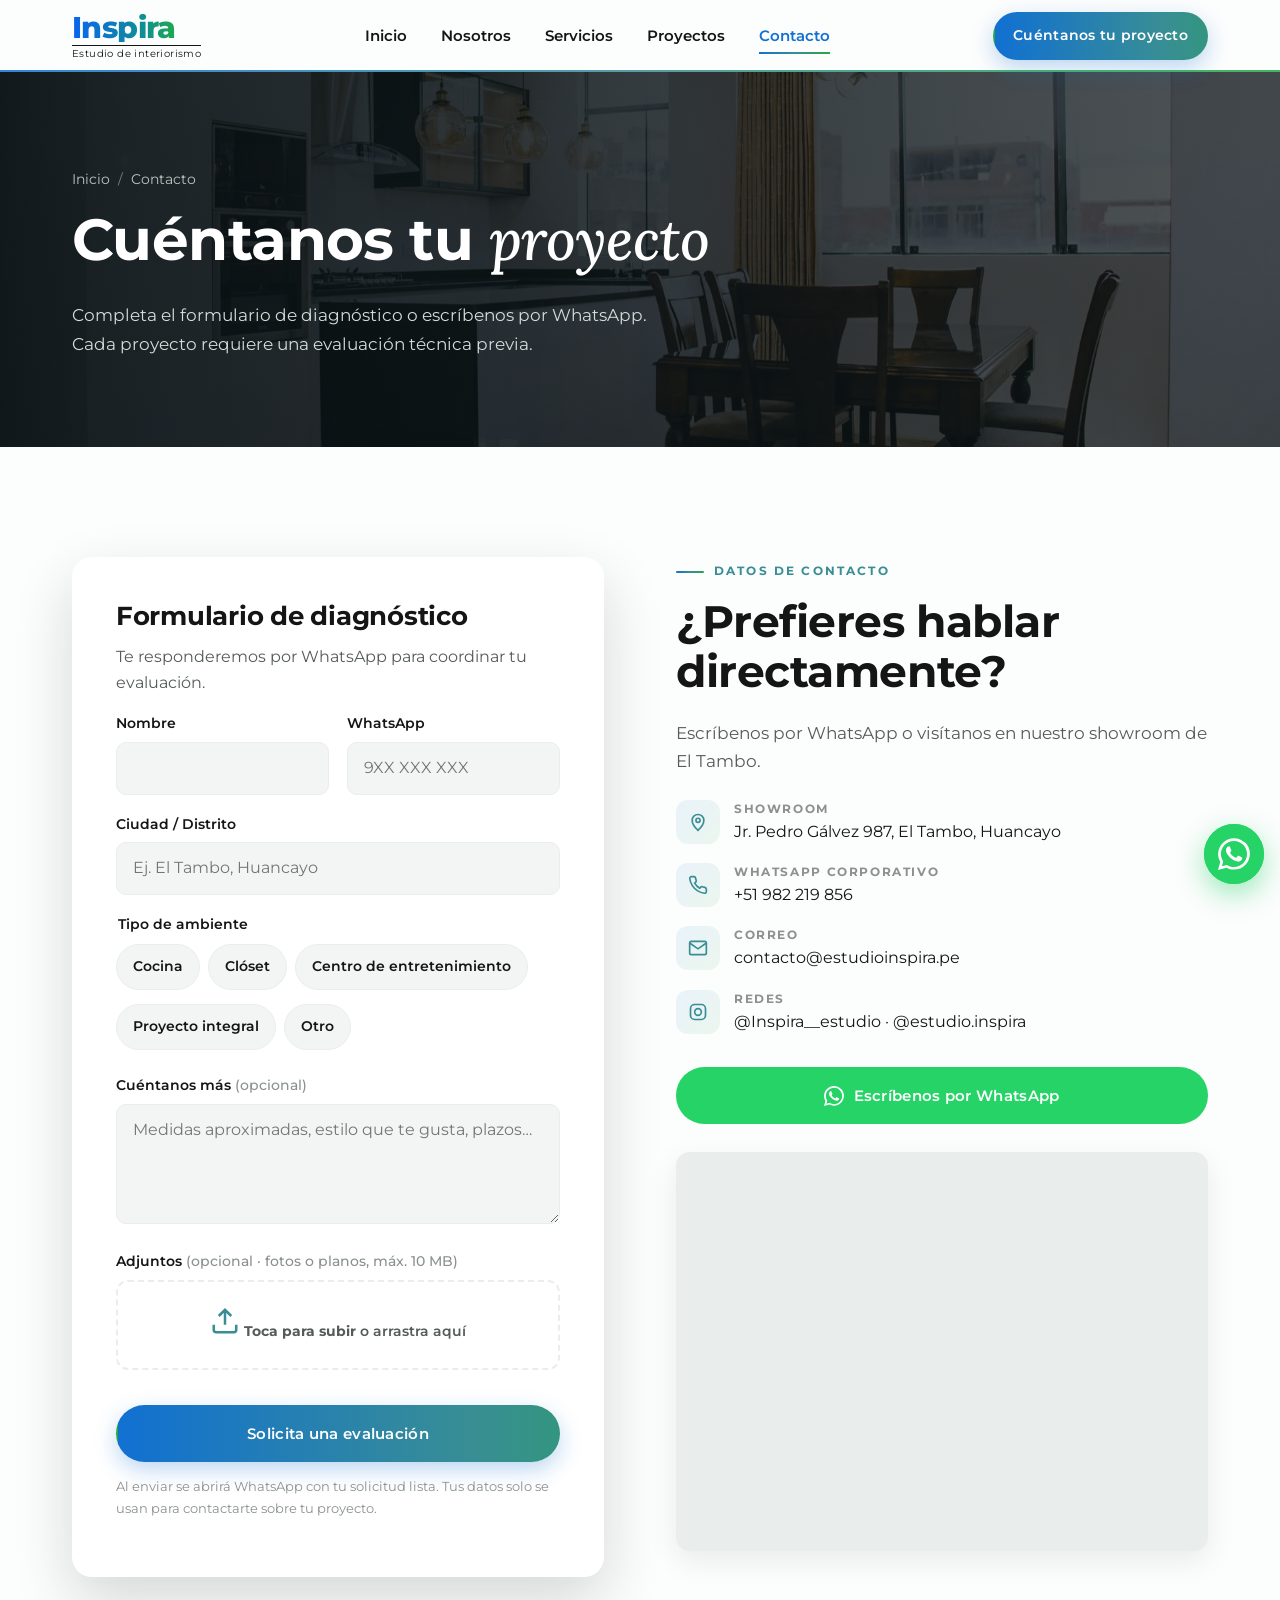
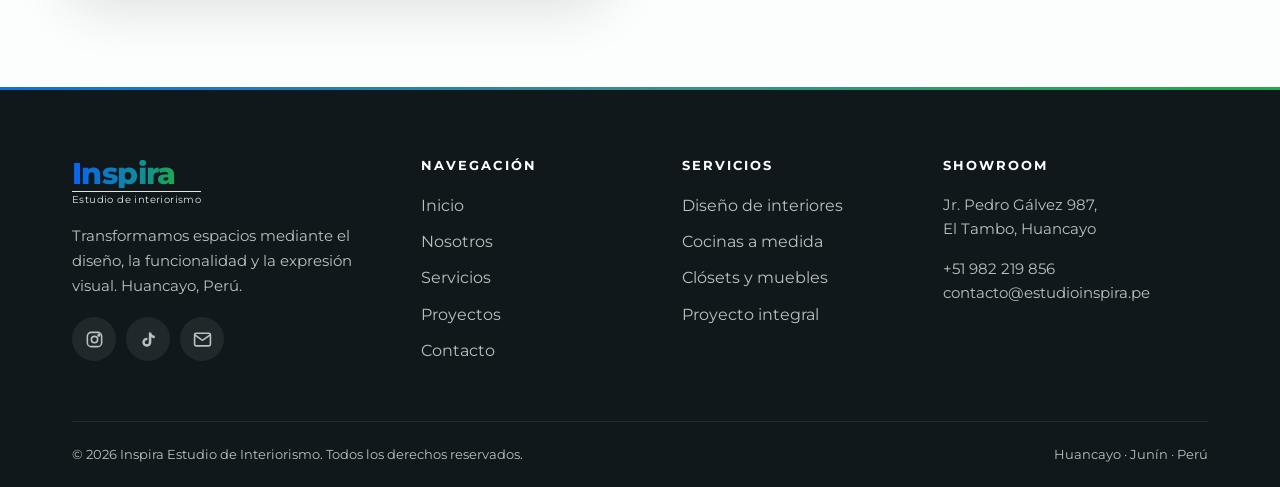
==== contacto.html @ d20b9d9a "Sitio web responsivo Inspira Estudio de Interiorismo Sitio estático (HTML/CSS/JS) con 5 páginas: Ini" ====
<!doctype html>
<html lang="es-PE">
<head>
  <meta charset="utf-8">
  <meta name="viewport" content="width=device-width, initial-scale=1, viewport-fit=cover">
  <title>Contacto | Solicita una evaluación · Inspira Huancayo</title>
  <meta name="description" content="Cuéntanos tu proyecto: formulario de diagnóstico, WhatsApp +51 982 219 856 y showroom en Jr. Pedro Gálvez 987, El Tambo, Huancayo.">
  <meta name="theme-color" content="#1170d2">
  <link rel="canonical" href="https://estudioinspira.pe/contacto.html">
  <meta property="og:type" content="website">
  <meta property="og:locale" content="es_PE">
  <meta property="og:site_name" content="Inspira Estudio de Interiorismo">
  <meta property="og:title" content="Contacto | Solicita una evaluación · Inspira Huancayo">
  <meta property="og:description" content="Cuéntanos tu proyecto: formulario de diagnóstico, WhatsApp +51 982 219 856 y showroom en Jr. Pedro Gálvez 987, El Tambo, Huancayo.">
  <meta property="og:image" content="https://estudioinspira.pe/assets/img/cocina-3.webp">
  <link rel="icon" href="assets/img/favicon.svg" type="image/svg+xml">

  <link rel="preconnect" href="https://fonts.googleapis.com">
  <link rel="preconnect" href="https://fonts.gstatic.com" crossorigin>
  <link href="https://fonts.googleapis.com/css2?family=Lora:ital,wght@1,500&family=Montserrat:wght@400;500;600;700;800&display=swap" rel="stylesheet">
  <link rel="stylesheet" href="assets/css/styles.css">

  <!-- Google Analytics 4: reemplazar G-XXXXXXXXXX por el ID real -->
  <script async src="https://www.googletagmanager.com/gtag/js?id=G-XXXXXXXXXX"></script>
  <script>window.dataLayer=window.dataLayer||[];function gtag(){dataLayer.push(arguments);}gtag('js',new Date());gtag('config','G-XXXXXXXXXX');</script>

  <script type="application/ld+json">
  {
    "@context": "https://schema.org",
    "@type": ["LocalBusiness", "HomeAndConstructionBusiness"],
    "@id": "https://estudioinspira.pe/#negocio",
    "name": "Inspira Estudio de Interiorismo",
    "description": "Estudio de interiorismo en Huancayo: diseño de interiores, cocinas y mobiliario a medida, proyectos integrales llave en mano.",
    "url": "https://estudioinspira.pe/",
    "image": "https://estudioinspira.pe/assets/img/cocina-3.webp",
    "telephone": "+51982219856",
    "email": "contacto@estudioinspira.pe",
    "address": {
      "@type": "PostalAddress",
      "streetAddress": "Jr. Pedro Gálvez 987",
      "addressLocality": "El Tambo, Huancayo",
      "addressRegion": "Junín",
      "addressCountry": "PE"
    },
    "areaServed": ["Huancayo", "El Tambo", "Chilca", "Junín"],
    "sameAs": ["https://www.instagram.com/Inspira__estudio", "https://www.tiktok.com/@estudio.inspira"]
  }
  </script>
</head>
<body>
  <a class="skip-link" href="#main">Saltar al contenido</a>

  <!-- ===== Header ===== -->
  <header class="header">
    <div class="container header__inner">
      <a class="logo" href="index.html" aria-label="Inspira Estudio de Interiorismo — Inicio">
        <span class="logo__name">Inspira</span><span class="logo__tag">Estudio de interiorismo</span>
      </a>
      <nav class="nav" aria-label="Principal">
        <ul class="nav__list">
          <li><a class="nav__link" href="index.html">Inicio</a></li>
          <li><a class="nav__link" href="nosotros.html">Nosotros</a></li>
          <li><a class="nav__link" href="servicios.html">Servicios</a></li>
          <li><a class="nav__link" href="proyectos.html">Proyectos</a></li>
          <li><a class="nav__link" href="contacto.html" aria-current="page">Contacto</a></li>
        </ul>
      </nav>
      <a class="btn btn--primary btn--sm header__cta" href="contacto.html">Cuéntanos tu proyecto</a>
      <button class="burger" type="button" aria-label="Abrir menú" aria-expanded="false" aria-controls="mobile-nav"><span></span></button>
    </div>
  </header>
  <nav class="mobile-nav" id="mobile-nav" aria-label="Menú móvil">
    <a class="m-link" href="index.html">Inicio <span aria-hidden="true">→</span></a>
    <a class="m-link" href="nosotros.html">Nosotros <span aria-hidden="true">→</span></a>
    <a class="m-link" href="servicios.html">Servicios <span aria-hidden="true">→</span></a>
    <a class="m-link" href="proyectos.html">Proyectos <span aria-hidden="true">→</span></a>
    <a class="m-link" href="contacto.html" aria-current="page">Contacto <span aria-hidden="true">→</span></a>
    <a class="btn btn--primary btn--block" href="contacto.html">Cuéntanos tu proyecto</a>
    <div class="mobile-nav__info">Jr. Pedro Gálvez 987, El Tambo, Huancayo<br>+51 982 219 856</div>
  </nav>

  <main id="main">
    <section class="page-hero">
      <img src="assets/img/cocina-2-sm.webp" srcset="assets/img/cocina-2-sm.webp 800w, assets/img/cocina-2.webp 1800w" sizes="100vw" alt="" fetchpriority="high">
      <div class="container">
        <nav class="breadcrumb" aria-label="Ruta"><a href="index.html">Inicio</a><span aria-hidden="true">/</span><span aria-current="page">Contacto</span></nav>
        <h1>Cuéntanos tu <span class="accent">proyecto</span></h1>
        <p>Completa el formulario de diagnóstico o escríbenos por WhatsApp. Cada proyecto requiere una evaluación técnica previa.</p>
      </div>
    </section>
    <section class="section">
      <div class="container split" style="align-items:start">
        <div class="form-card reveal">
          <h2 style="font-size:1.6rem">Formulario de diagnóstico</h2>
          <p style="color:var(--gray-600)">Te responderemos por WhatsApp para coordinar tu evaluación.</p>
          <form id="lead-form" novalidate>
            <div class="form-grid">
              <div class="field" data-field="nombre">
                <label for="nombre">Nombre</label>
                <input id="nombre" name="nombre" type="text" autocomplete="name" required>
                <p class="field__error">Ingresa tu nombre.</p>
              </div>
              <div class="field" data-field="whatsapp">
                <label for="whatsapp">WhatsApp</label>
                <input id="whatsapp" name="whatsapp" type="tel" inputmode="tel" autocomplete="tel" placeholder="9XX XXX XXX" required>
                <p class="field__error">Ingresa un celular válido.</p>
              </div>
              <div class="field full" data-field="distrito">
                <label for="distrito">Ciudad / Distrito</label>
                <input id="distrito" name="distrito" type="text" list="distritos" placeholder="Ej. El Tambo, Huancayo" required>
                <datalist id="distritos"><option value="El Tambo"><option value="Huancayo"><option value="Chilca"><option value="Pilcomayo"><option value="Huancán"><option value="Concepción"><option value="Jauja"></datalist>
                <p class="field__error">Indica tu ciudad o distrito.</p>
              </div>
              <fieldset class="field full" data-field="ambiente" style="border:0;padding:0;margin:0">
                <legend style="font-weight:600;font-size:.9rem;margin-bottom:8px">Tipo de ambiente</legend>
                <div class="chips">
                  <label class="chip"><input type="radio" name="ambiente" value="Cocina"><span>Cocina</span></label>
                  <label class="chip"><input type="radio" name="ambiente" value="Clóset"><span>Clóset</span></label>
                  <label class="chip"><input type="radio" name="ambiente" value="Centro de entretenimiento"><span>Centro de entretenimiento</span></label>
                  <label class="chip"><input type="radio" name="ambiente" value="Proyecto integral"><span>Proyecto integral</span></label>
                  <label class="chip"><input type="radio" name="ambiente" value="Otro"><span>Otro</span></label>
                </div>
                <p class="field__error">Selecciona un tipo de ambiente.</p>
              </fieldset>
              <div class="field full">
                <label for="mensaje">Cuéntanos más <span class="opt">(opcional)</span></label>
                <textarea id="mensaje" name="mensaje" placeholder="Medidas aproximadas, estilo que te gusta, plazos…"></textarea>
              </div>
              <div class="field full" data-field="adjuntos">
                <span style="display:block;font-weight:600;font-size:.9rem;margin-bottom:6px">Adjuntos <span class="opt" style="color:var(--gray-400);font-weight:500">(opcional · fotos o planos, máx. 10 MB)</span></span>
                <label class="dropzone" for="adjuntos">
                  <svg viewBox="0 0 24 24" fill="none" stroke="currentColor" stroke-width="2"><path d="M21 15v4a2 2 0 01-2 2H5a2 2 0 01-2-2v-4M17 8l-5-5-5 5M12 3v12"/></svg>
                  <span><strong>Toca para subir</strong> o arrastra aquí</span>
                  <input id="adjuntos" name="adjuntos" type="file" accept="image/*,.pdf,.dwg" multiple>
                </label>
                <p class="file-list" aria-live="polite"></p>
                <p class="field__error">Los archivos superan los 10 MB permitidos.</p>
              </div>
            </div>
            <button class="btn btn--primary btn--block" type="submit" style="margin-top:22px">Solicita una evaluación</button>
            <p class="form-note">Al enviar se abrirá WhatsApp con tu solicitud lista. Tus datos solo se usan para contactarte sobre tu proyecto.</p>
          </form>
          <div class="form-success" role="status">
            <div class="icon-box"><svg viewBox="0 0 24 24" fill="none" stroke="currentColor" stroke-width="2.5"><path d="M5 12l5 5L20 7"/></svg></div>
            <h3>¡Gracias por contarnos tu proyecto!</h3>
            <p style="color:var(--gray-600)">Te escribiremos por WhatsApp para coordinar la evaluación. Si tienes fotos o planos, envíalos en ese mismo chat.</p>
          </div>
        </div>

        <div class="reveal" data-delay="1">
          <span class="eyebrow">Datos de contacto</span>
          <h2 class="section-title">¿Prefieres hablar directamente?</h2>
          <p class="lead">Escríbenos por WhatsApp o visítanos en nuestro showroom de El Tambo.</p>
          <ul class="info-list">
            <li><span class="icon-box"><svg viewBox="0 0 24 24" fill="none" stroke="currentColor" stroke-width="2"><path d="M12 22s7-6.2 7-12a7 7 0 10-14 0c0 5.8 7 12 7 12z"/><circle cx="12" cy="10" r="2.5"/></svg></span><div><small>Showroom</small>Jr. Pedro Gálvez 987, El Tambo, Huancayo</div></li>
            <li><span class="icon-box"><svg viewBox="0 0 24 24" fill="none" stroke="currentColor" stroke-width="2"><path d="M22 16.9v3a2 2 0 01-2.2 2 19.8 19.8 0 01-8.6-3.1 19.5 19.5 0 01-6-6A19.8 19.8 0 012.1 4.2 2 2 0 014.1 2h3a2 2 0 012 1.7c.1.9.4 1.8.7 2.7a2 2 0 01-.5 2.1L8 9.8a16 16 0 006 6l1.3-1.3a2 2 0 012.1-.4c.9.3 1.8.6 2.7.7a2 2 0 011.7 2z"/></svg></span><div><small>WhatsApp corporativo</small><a href="#" data-wa data-wa-loc="contacto_info">+51 982 219 856</a></div></li>
            <li><span class="icon-box"><svg viewBox="0 0 24 24" fill="none" stroke="currentColor" stroke-width="2"><rect x="2" y="4" width="20" height="16" rx="2"/><path d="M22 6l-10 7L2 6"/></svg></span><div><small>Correo</small><a href="mailto:contacto@estudioinspira.pe">contacto@estudioinspira.pe</a></div></li>
            <li><span class="icon-box"><svg viewBox="0 0 24 24" fill="none" stroke="currentColor" stroke-width="2"><rect x="3" y="3" width="18" height="18" rx="5"/><circle cx="12" cy="12" r="4"/></svg></span><div><small>Redes</small><a href="https://www.instagram.com/Inspira__estudio" target="_blank" rel="noopener">@Inspira__estudio</a> · <a href="https://www.tiktok.com/@estudio.inspira" target="_blank" rel="noopener">@estudio.inspira</a></div></li>
          </ul>
          <a class="btn btn--wa btn--block" href="#" data-wa data-wa-loc="contacto_btn"><svg viewBox="0 0 24 24" fill="currentColor"><path d="M17.5 14.4c-.3-.1-1.8-.9-2-1-.3-.1-.5-.1-.7.1-.2.3-.8 1-.9 1.2-.2.2-.3.2-.6.1-.3-.1-1.3-.5-2.4-1.5-.9-.8-1.5-1.8-1.7-2.1-.2-.3 0-.5.1-.6l.4-.5c.2-.2.2-.3.3-.5.1-.2 0-.4 0-.5l-.9-2.2c-.2-.6-.5-.5-.7-.5h-.6c-.2 0-.5.1-.8.4-.3.3-1 1-1 2.5s1.1 2.9 1.2 3.1c.1.2 2.1 3.2 5.1 4.5.7.3 1.3.5 1.7.6.7.2 1.4.2 1.9.1.6-.1 1.8-.7 2-1.4.2-.7.2-1.3.2-1.4-.1-.2-.3-.3-.6-.4zM12 21.8c-1.8 0-3.5-.5-5-1.4l-.4-.2-3.7 1 1-3.6-.2-.4C2.7 15.6 2.2 13.8 2.2 12 2.2 6.6 6.6 2.2 12 2.2c2.6 0 5.1 1 6.9 2.9 1.8 1.8 2.9 4.3 2.9 6.9 0 5.4-4.4 9.8-9.8 9.8zm8.4-18.2C18.1 1.3 15.2.1 12 .1 5.5.1.1 5.4.1 12c0 2.1.5 4.1 1.6 5.9L0 24l6.3-1.7c1.7.9 3.7 1.4 5.7 1.4 6.6 0 11.9-5.3 11.9-11.9 0-3.2-1.2-6.2-3.5-8.4z"/></svg> Escríbenos por WhatsApp</a>
          <div class="map" style="margin-top:28px">
            <iframe title="Mapa del showroom de Inspira en El Tambo, Huancayo" src="https://www.google.com/maps?q=Jr.+Pedro+G%C3%A1lvez+987,+El+Tambo,+Huancayo,+Per%C3%BA&output=embed" loading="lazy" referrerpolicy="no-referrer-when-downgrade"></iframe>
          </div>
        </div>
      </div>
    </section>

  </main>

  <!-- ===== Footer ===== -->
  <footer class="footer">
    <div class="container">
      <div class="footer__grid">
        <div>
          <a class="logo logo--light" href="index.html" aria-label="Inspira — Inicio"><span class="logo__name">Inspira</span><span class="logo__tag">Estudio de interiorismo</span></a>
          <p style="margin-top:1.2rem">Transformamos espacios mediante el diseño, la funcionalidad y la expresión visual. Huancayo, Perú.</p>
          <div class="socials">
            <a href="https://www.instagram.com/Inspira__estudio" target="_blank" rel="noopener" aria-label="Instagram"><svg viewBox="0 0 24 24" fill="none" stroke="currentColor" stroke-width="2"><rect x="3" y="3" width="18" height="18" rx="5"/><circle cx="12" cy="12" r="4"/><circle cx="17.5" cy="6.5" r="1" fill="currentColor"/></svg></a>
            <a href="https://www.tiktok.com/@estudio.inspira" target="_blank" rel="noopener" aria-label="TikTok"><svg viewBox="0 0 24 24" fill="currentColor"><path d="M16.6 5.8A4.3 4.3 0 0115.5 3h-3.1v12.4a2.6 2.6 0 11-2.6-2.6c.3 0 .5 0 .8.1V9.7a5.7 5.7 0 105 5.7V9a7.4 7.4 0 004.3 1.4V7.3s-1.9.1-3.3-1.5z"/></svg></a>
            <a href="mailto:contacto@estudioinspira.pe" aria-label="Correo electrónico"><svg viewBox="0 0 24 24" fill="none" stroke="currentColor" stroke-width="2"><rect x="2" y="4" width="20" height="16" rx="2"/><path d="M22 6l-10 7L2 6"/></svg></a>
          </div>
        </div>
        <div>
          <h4>Navegación</h4>
          <ul class="footer__links">
            <li><a href="index.html">Inicio</a></li>
            <li><a href="nosotros.html">Nosotros</a></li>
            <li><a href="servicios.html">Servicios</a></li>
            <li><a href="proyectos.html">Proyectos</a></li>
            <li><a href="contacto.html">Contacto</a></li>
          </ul>
        </div>
        <div>
          <h4>Servicios</h4>
          <ul class="footer__links">
            <li><a href="servicios.html#diseno">Diseño de interiores</a></li>
            <li><a href="servicios.html#mobiliario">Cocinas a medida</a></li>
            <li><a href="servicios.html#mobiliario">Clósets y muebles</a></li>
            <li><a href="servicios.html#integral">Proyecto integral</a></li>
          </ul>
        </div>
        <div>
          <h4>Showroom</h4>
          <p>Jr. Pedro Gálvez 987,<br>El Tambo, Huancayo</p>
          <p><a href="#" data-wa data-wa-loc="footer">+51 982 219 856</a><br><a href="mailto:contacto@estudioinspira.pe">contacto@estudioinspira.pe</a></p>
        </div>
      </div>
      <div class="footer__bottom">
        <span>© <span data-year>2026</span> Inspira Estudio de Interiorismo. Todos los derechos reservados.</span>
        <span>Huancayo · Junín · Perú</span>
      </div>
    </div>
  </footer>

  <a class="wa-float" href="#" data-wa data-wa-loc="float" aria-label="Escríbenos por WhatsApp">
    <span class="wa-float__tip">¿Hablamos de tu proyecto?</span>
    <svg viewBox="0 0 24 24" fill="currentColor"><path d="M17.5 14.4c-.3-.1-1.8-.9-2-1-.3-.1-.5-.1-.7.1-.2.3-.8 1-.9 1.2-.2.2-.3.2-.6.1-.3-.1-1.3-.5-2.4-1.5-.9-.8-1.5-1.8-1.7-2.1-.2-.3 0-.5.1-.6l.4-.5c.2-.2.2-.3.3-.5.1-.2 0-.4 0-.5l-.9-2.2c-.2-.6-.5-.5-.7-.5h-.6c-.2 0-.5.1-.8.4-.3.3-1 1-1 2.5s1.1 2.9 1.2 3.1c.1.2 2.1 3.2 5.1 4.5.7.3 1.3.5 1.7.6.7.2 1.4.2 1.9.1.6-.1 1.8-.7 2-1.4.2-.7.2-1.3.2-1.4-.1-.2-.3-.3-.6-.4zM12 21.8c-1.8 0-3.5-.5-5-1.4l-.4-.2-3.7 1 1-3.6-.2-.4C2.7 15.6 2.2 13.8 2.2 12 2.2 6.6 6.6 2.2 12 2.2c2.6 0 5.1 1 6.9 2.9 1.8 1.8 2.9 4.3 2.9 6.9 0 5.4-4.4 9.8-9.8 9.8zm8.4-18.2C18.1 1.3 15.2.1 12 .1 5.5.1.1 5.4.1 12c0 2.1.5 4.1 1.6 5.9L0 24l6.3-1.7c1.7.9 3.7 1.4 5.7 1.4 6.6 0 11.9-5.3 11.9-11.9 0-3.2-1.2-6.2-3.5-8.4z"/></svg>
  </a>

  <script src="assets/js/main.js" defer></script>
</body>
</html>
---- assets/css/styles.css ----
/* =========================================================
   Inspira · Estudio de Interiorismo — estilos globales
   Mobile first. Paleta y tipografías según manual de marca.
   ========================================================= */

:root {
  --blue: #1170d2;
  --green: #23a945;
  --teal: #388e94;
  --ink: #151515;
  --paper: #fcfdfd;
  --gray-50: #f3f5f4;
  --gray-100: #e9edeb;
  --gray-400: #8a918e;
  --gray-600: #555b59;
  --dark: #10181b;
  --dark-2: #172227;

  --grad: linear-gradient(90deg, var(--blue) 0%, var(--teal) 50%, var(--green) 100%);
  --grad-soft: linear-gradient(135deg, rgba(17,112,210,.08), rgba(35,169,69,.08));

  --font: "Montserrat", Arial, Helvetica, sans-serif;
  --font-accent: "Lora", Georgia, serif;

  --radius: 14px;
  --radius-sm: 8px;
  --shadow: 0 10px 30px rgba(16, 24, 27, .08);
  --shadow-lg: 0 24px 60px rgba(16, 24, 27, .16);
  --header-h: 72px;
  --container: 1200px;
  --ease: cubic-bezier(.2, .7, .2, 1);
}

*, *::before, *::after { box-sizing: border-box; }
html { scroll-behavior: smooth; scroll-padding-top: var(--header-h); }
body {
  margin: 0;
  font-family: var(--font);
  font-size: 16px;
  line-height: 1.65;
  color: var(--ink);
  background: var(--paper);
  -webkit-font-smoothing: antialiased;
  overflow-x: hidden;
}
img { max-width: 100%; display: block; height: auto; }
a { color: inherit; text-decoration: none; }
button, input, select, textarea { font: inherit; color: inherit; }
h1, h2, h3, h4 { margin: 0 0 .5em; line-height: 1.15; font-weight: 700; letter-spacing: -.01em; }
p { margin: 0 0 1em; }
ul { margin: 0; padding: 0; list-style: none; }
:focus-visible { outline: 3px solid var(--teal); outline-offset: 3px; border-radius: 4px; }

.container { width: 100%; max-width: var(--container); margin: 0 auto; padding: 0 16px; }
@media (min-width: 768px) { .container { padding: 0 32px; } }

.visually-hidden { position: absolute !important; width: 1px; height: 1px; overflow: hidden; clip: rect(0 0 0 0); white-space: nowrap; }
.skip-link { position: absolute; left: 16px; top: -60px; background: var(--ink); color: #fff; padding: 10px 16px; border-radius: var(--radius-sm); z-index: 200; }
.skip-link:focus { top: 12px; }

/* ---------- Tipografía utilitaria ---------- */
.eyebrow {
  display: inline-block;
  font-size: .75rem; font-weight: 700; letter-spacing: .18em; text-transform: uppercase;
  color: var(--teal); margin-bottom: .9rem;
}
.eyebrow::before { content: ""; display: inline-block; width: 28px; height: 2px; background: var(--grad); vertical-align: middle; margin-right: 10px; border-radius: 2px; }
.accent { font-family: var(--font-accent); font-style: italic; font-weight: 500; }
.text-grad { background: var(--grad); -webkit-background-clip: text; background-clip: text; color: transparent; }
.green { color: var(--green); }
.lead { font-size: 1.075rem; color: var(--gray-600); }
.section-title { font-size: clamp(1.75rem, 4.5vw, 2.75rem); }
.section-head { max-width: 680px; margin-bottom: 2.5rem; }
.section-head.center { margin-left: auto; margin-right: auto; text-align: center; }
.section-head.center .eyebrow::after { content: ""; display: inline-block; width: 28px; height: 2px; background: var(--grad); vertical-align: middle; margin-left: 10px; border-radius: 2px; }

.section { padding: 72px 0; }
@media (min-width: 992px) { .section { padding: 110px 0; } }
.section--gray { background: var(--gray-50); }
.section--dark { background: var(--dark); color: #e9eeec; }
.section--dark .lead { color: #a9b4b1; }

/* ---------- Botones ---------- */
.btn {
  display: inline-flex; align-items: center; justify-content: center; gap: .6em;
  padding: 14px 26px; min-height: 48px;
  font-weight: 600; font-size: .95rem; letter-spacing: .02em;
  border-radius: 999px; border: 2px solid transparent; cursor: pointer;
  transition: transform .25s var(--ease), box-shadow .25s var(--ease), background-color .25s, color .25s, border-color .25s;
  white-space: nowrap;
}
.btn svg { width: 20px; height: 20px; flex: none; }
.btn:hover { transform: translateY(-2px); }
.btn--primary { background: var(--grad); background-size: 160% 100%; color: #fff; box-shadow: 0 8px 22px rgba(17,112,210,.28); }
.btn--primary:hover { background-position: 100% 0; box-shadow: 0 12px 28px rgba(35,169,69,.32); }
.btn--outline { border-color: currentColor; background: transparent; }
.btn--outline:hover { background: var(--ink); color: #fff; border-color: var(--ink); }
.btn--light { background: #fff; color: var(--ink); }
.btn--ghost-light { border-color: rgba(255,255,255,.7); color: #fff; }
.btn--ghost-light:hover { background: #fff; color: var(--ink); }
.btn--wa { background: #25d366; color: #fff; }
.btn--wa:hover { background: #1ebe5a; box-shadow: 0 10px 24px rgba(37,211,102,.35); }
.btn--sm { padding: 10px 18px; min-height: 42px; font-size: .875rem; }
.btn--block { width: 100%; }
.link-arrow { font-weight: 600; display: inline-flex; align-items: center; gap: .4em; color: var(--blue); }
.link-arrow::after { content: "→"; transition: transform .25s var(--ease); }
.link-arrow:hover::after { transform: translateX(4px); }

/* ---------- Logo ---------- */
.logo { display: inline-flex; flex-direction: column; line-height: 1; }
.logo__name {
  font-weight: 800; font-size: 1.85rem; letter-spacing: -.02em;
  background: linear-gradient(90deg, #0a63f0, #0f8f95 55%, #2bbd16);
  -webkit-background-clip: text; background-clip: text; color: transparent;
}
.logo__tag { font-size: .62rem; letter-spacing: .04em; color: var(--ink); border-top: 1px solid var(--ink); padding-top: 3px; margin-top: 3px; }
.logo--light .logo__tag { color: #dfe6e4; border-color: #dfe6e4; }

/* ---------- Header / Navbar (sticky) ---------- */
.header {
  position: sticky; top: 0; z-index: 100;
  background: rgba(252,253,253,.92);
  backdrop-filter: saturate(160%) blur(12px); -webkit-backdrop-filter: saturate(160%) blur(12px);
  transition: box-shadow .3s;
}
.header.is-scrolled { box-shadow: 0 6px 24px rgba(16,24,27,.08); }
.header::after { content: ""; position: absolute; left: 0; right: 0; bottom: 0; height: 2px; background: var(--grad); opacity: .85; }
.header__inner { display: flex; align-items: center; justify-content: space-between; height: var(--header-h); gap: 24px; }
.nav { display: none; }
.nav__list { display: flex; gap: 6px; }
.nav__link { display: block; padding: 10px 14px; font-weight: 600; font-size: .93rem; border-radius: 999px; position: relative; transition: color .2s; }
.nav__link::after { content: ""; position: absolute; left: 14px; right: 14px; bottom: 4px; height: 2px; background: var(--grad); transform: scaleX(0); transform-origin: left; transition: transform .3s var(--ease); }
.nav__link:hover::after, .nav__link[aria-current="page"]::after { transform: scaleX(1); }
.nav__link[aria-current="page"] { color: var(--blue); }
.header__cta { display: none; }

.burger { width: 48px; height: 48px; border: 0; background: transparent; display: grid; place-items: center; cursor: pointer; border-radius: 50%; }
.burger span, .burger span::before, .burger span::after { display: block; width: 24px; height: 2px; background: var(--ink); border-radius: 2px; position: relative; transition: transform .3s var(--ease), background .2s; }
.burger span::before, .burger span::after { content: ""; position: absolute; left: 0; }
.burger span::before { top: -7px; } .burger span::after { top: 7px; }
.burger[aria-expanded="true"] span { background: transparent; }
.burger[aria-expanded="true"] span::before { transform: translateY(7px) rotate(45deg); }
.burger[aria-expanded="true"] span::after { transform: translateY(-7px) rotate(-45deg); }

/* menú móvil */
.mobile-nav {
  position: fixed; inset: var(--header-h) 0 0 0; z-index: 99;
  background: var(--paper); padding: 24px 16px 40px;
  display: flex; flex-direction: column; gap: 8px;
  transform: translateX(100%); transition: transform .4s var(--ease); visibility: hidden;
  overflow-y: auto;
}
.mobile-nav.is-open { transform: none; visibility: visible; }
.mobile-nav a.m-link { font-size: 1.5rem; font-weight: 700; padding: 12px 4px; border-bottom: 1px solid var(--gray-100); display: flex; justify-content: space-between; }
.mobile-nav a.m-link[aria-current="page"] { color: var(--blue); }
.mobile-nav .btn { margin-top: 20px; }
.mobile-nav__info { margin-top: auto; padding-top: 24px; color: var(--gray-600); font-size: .9rem; }
body.nav-open { overflow: hidden; }

@media (min-width: 992px) {
  .nav { display: block; }
  .header__cta { display: inline-flex; }
  .burger, .mobile-nav { display: none; }
}

/* ---------- Hero slider ---------- */
.hero { position: relative; height: calc(100svh - var(--header-h)); min-height: 520px; max-height: 860px; overflow: hidden; background: var(--dark); color: #fff; }
.hero__slide { position: absolute; inset: 0; opacity: 0; visibility: hidden; transition: opacity 1.1s var(--ease), visibility 1.1s; }
.hero__slide.is-active { opacity: 1; visibility: visible; }
.hero__slide img { width: 100%; height: 100%; object-fit: cover; transform: scale(1.08); transition: transform 7s linear; }
.hero__slide.is-active img { transform: scale(1); }
.hero__slide::after { content: ""; position: absolute; inset: 0; background: linear-gradient(90deg, rgba(10,18,22,.82) 0%, rgba(10,18,22,.45) 55%, rgba(10,18,22,.15) 100%), linear-gradient(0deg, rgba(10,18,22,.6), transparent 40%); }
.hero__caption { position: absolute; inset: 0; z-index: 2; display: flex; align-items: center; }
.hero__content { max-width: 640px; }
.hero__content > * { opacity: 0; transform: translateY(24px); transition: opacity .8s var(--ease), transform .8s var(--ease); }
.is-active .hero__content > * { opacity: 1; transform: none; }
.is-active .hero__content > *:nth-child(2) { transition-delay: .15s; }
.is-active .hero__content > *:nth-child(3) { transition-delay: .3s; }
.is-active .hero__content > *:nth-child(4) { transition-delay: .45s; }
.hero .eyebrow { color: #9fe3b0; }
.hero h1, .hero h2.hero__title { font-size: clamp(2.2rem, 7vw, 4.2rem); font-weight: 700; margin-bottom: .4em; }
.hero__title .accent { color: #7fe39a; }
.hero p { font-size: clamp(1rem, 2.4vw, 1.2rem); color: #dbe4e1; max-width: 520px; }
.hero__actions { display: flex; flex-wrap: wrap; gap: 12px; margin-top: 1.6rem; }
.hero__controls { position: absolute; z-index: 3; left: 0; right: 0; bottom: 28px; }
.hero__controls .container { display: flex; align-items: center; justify-content: space-between; gap: 16px; }
.hero__dots { display: flex; gap: 10px; }
.hero__dot { width: 34px; height: 4px; padding: 0; border: 0; border-radius: 4px; background: rgba(255,255,255,.35); cursor: pointer; position: relative; overflow: hidden; }
.hero__dot::after { content: ""; position: absolute; inset: 0; background: #fff; transform: scaleX(0); transform-origin: left; }
.hero__dot.is-active::after { animation: dotfill var(--slide-ms, 6000ms) linear forwards; }
@keyframes dotfill { to { transform: scaleX(1); } }
.hero__arrows { display: flex; gap: 10px; }
.hero__arrow { width: 48px; height: 48px; border-radius: 50%; border: 1px solid rgba(255,255,255,.5); background: rgba(255,255,255,.08); color: #fff; cursor: pointer; display: grid; place-items: center; transition: background .2s, color .2s; }
.hero__arrow:hover { background: #fff; color: var(--ink); }
.hero__arrow svg { width: 20px; height: 20px; }

/* ---------- Page hero (páginas internas) ---------- */
.page-hero { position: relative; color: #fff; padding: 96px 0 72px; overflow: hidden; background: var(--dark); }
.page-hero img { position: absolute; inset: 0; width: 100%; height: 100%; object-fit: cover; opacity: .45; }
.page-hero::after { content: ""; position: absolute; inset: 0; background: linear-gradient(90deg, rgba(10,18,22,.85), rgba(10,18,22,.35)); }
.page-hero .container { position: relative; z-index: 1; }
.page-hero h1 { font-size: clamp(2.2rem, 6vw, 3.6rem); }
.page-hero p { color: #d2dcd9; max-width: 600px; font-size: 1.075rem; }
.breadcrumb { display: flex; gap: 8px; font-size: .85rem; color: #b9c6c2; margin-bottom: 1rem; }
.breadcrumb a:hover { color: #fff; }
.breadcrumb span[aria-hidden] { opacity: .6; }

/* ---------- Grids ---------- */
.grid { display: grid; gap: 20px; }
@media (min-width: 640px) { .grid-2, .grid-3, .grid-4 { grid-template-columns: repeat(2, 1fr); } }
@media (min-width: 992px) { .grid-3 { grid-template-columns: repeat(3, 1fr); gap: 28px; } .grid-4 { grid-template-columns: repeat(4, 1fr); } }
.split { display: grid; gap: 40px; align-items: center; }
@media (min-width: 992px) { .split { grid-template-columns: 1fr 1fr; gap: 72px; } .split--wide-media { grid-template-columns: .9fr 1.1fr; } }

/* ---------- Cards ---------- */
.card { background: #fff; border: 1px solid var(--gray-100); border-radius: var(--radius); padding: 28px; transition: transform .35s var(--ease), box-shadow .35s var(--ease), border-color .35s; height: 100%; }
.card:hover { transform: translateY(-6px); box-shadow: var(--shadow-lg); border-color: transparent; }
.card h3 { font-size: 1.2rem; }
.card p { color: var(--gray-600); margin: 0; }
.icon-box { width: 54px; height: 54px; border-radius: 14px; display: grid; place-items: center; background: var(--grad-soft); color: var(--teal); margin-bottom: 18px; }
.icon-box svg { width: 26px; height: 26px; }

/* modalidades */
.service { display: flex; flex-direction: column; position: relative; overflow: hidden; padding: 0; }
.service__media { aspect-ratio: 16/10; overflow: hidden; }
.service__media img { width: 100%; height: 100%; object-fit: cover; transition: transform .8s var(--ease); }
.service:hover .service__media img { transform: scale(1.06); }
.service__body { padding: 26px; display: flex; flex-direction: column; flex: 1; }
.service__kicker { font-size: .72rem; font-weight: 700; letter-spacing: .16em; text-transform: uppercase; color: var(--teal); margin-bottom: .5rem; }
.service__list { margin: 1rem 0 1.4rem; display: grid; gap: 8px; font-size: .95rem; }
.service__list li { display: flex; gap: 10px; align-items: flex-start; }
.service__list li::before { content: "✓"; flex: none; width: 20px; height: 20px; margin-top: 2px; border-radius: 50%; background: rgba(35,169,69,.12); color: var(--green); font-size: .75rem; font-weight: 800; display: grid; place-items: center; }
.service__note { font-weight: 600; font-size: .92rem; margin-top: auto; margin-bottom: 1.2rem; }
.service--star { border: 2px solid transparent; background: linear-gradient(#fff, #fff) padding-box, var(--grad) border-box; }
.badge { position: absolute; top: 16px; left: 16px; z-index: 2; background: var(--grad); color: #fff; font-size: .72rem; font-weight: 700; letter-spacing: .1em; text-transform: uppercase; padding: 6px 12px; border-radius: 999px; }

/* ---------- Cocinas estrella ---------- */
.feature-media { position: relative; }
.feature-media__main { border-radius: var(--radius); overflow: hidden; box-shadow: var(--shadow-lg); aspect-ratio: 4/3; }
.feature-media__main img { width: 100%; height: 100%; object-fit: cover; }
.feature-media__float { position: absolute; right: -10px; bottom: -28px; width: 44%; border-radius: var(--radius); overflow: hidden; border: 6px solid var(--paper); box-shadow: var(--shadow-lg); aspect-ratio: 1; display: none; }
.feature-media__float img { width: 100%; height: 100%; object-fit: cover; }
@media (min-width: 640px) { .feature-media__float { display: block; } }
.checklist { display: grid; gap: 12px; margin: 1.5rem 0 2rem; }
.checklist li { display: flex; gap: 12px; align-items: center; font-weight: 600; }
.checklist svg { width: 26px; height: 26px; flex: none; color: var(--green); background: rgba(35,169,69,.1); border-radius: 50%; padding: 5px; }
.stats { display: flex; gap: 32px; flex-wrap: wrap; margin-bottom: 2rem; }
.stat strong { display: block; font-size: 1.9rem; line-height: 1.1; }
.stat span { font-size: .85rem; color: var(--gray-600); }

/* ---------- Pasos (interactivo) ---------- */
.steps { display: grid; gap: 14px; }
@media (min-width: 768px) { .steps { grid-template-columns: repeat(4, 1fr); gap: 18px; } }
.step {
  text-align: left; cursor: pointer; background: var(--dark-2); color: #e9eeec; border: 1px solid rgba(255,255,255,.08);
  border-radius: var(--radius); padding: 26px 22px; position: relative; overflow: hidden;
  transition: transform .35s var(--ease), background .35s, border-color .35s;
}
.step::before { content: ""; position: absolute; left: 0; right: 0; top: 0; height: 3px; background: var(--grad); transform: scaleX(0); transform-origin: left; transition: transform .5s var(--ease); }
.step:hover { transform: translateY(-4px); }
.step.is-active { background: #fff; color: var(--ink); border-color: transparent; }
.step.is-active::before { transform: scaleX(1); }
.step__num { font-size: 2.2rem; font-weight: 800; line-height: 1; margin-bottom: 14px; display: block; }
.step:not(.is-active) .step__num { color: rgba(255,255,255,.25); }
.step.is-active .step__num { background: var(--grad); -webkit-background-clip: text; background-clip: text; color: transparent; }
.step__title { font-size: 1.15rem; font-weight: 700; display: block; margin-bottom: 6px; }
.step__text { font-size: .93rem; opacity: .8; display: block; }
.steps-progress { height: 3px; background: rgba(255,255,255,.1); border-radius: 3px; margin-top: 28px; overflow: hidden; }
.steps-progress span { display: block; height: 100%; width: 25%; background: var(--grad); transition: width .6s var(--ease); }
.step-detail { margin-top: 28px; display: grid; gap: 24px; align-items: center; background: rgba(255,255,255,.04); border: 1px solid rgba(255,255,255,.08); border-radius: var(--radius); padding: 24px; }
@media (min-width: 768px) { .step-detail { grid-template-columns: 1fr auto; padding: 28px 32px; } }
.step-detail p { margin: 0; color: #c8d3d0; }
.step-detail strong { color: #fff; }

/* ---------- Colecciones / proyectos destacados ---------- */
.collection { position: relative; display: block; border-radius: var(--radius); overflow: hidden; aspect-ratio: 4/3; color: #fff; isolation: isolate; }
.collection img { width: 100%; height: 100%; object-fit: cover; transition: transform 1s var(--ease); }
.collection::after { content: ""; position: absolute; inset: 0; background: linear-gradient(0deg, rgba(10,18,22,.8), rgba(10,18,22,0) 60%); z-index: 0; transition: background .4s; }
.collection:hover img { transform: scale(1.07); }
.collection__info { position: absolute; left: 22px; right: 22px; bottom: 20px; z-index: 1; display: flex; justify-content: space-between; align-items: flex-end; gap: 12px; }
.collection__info h3 { margin: 0; font-size: 1.35rem; }
.collection__info small { display: block; color: #cfe0db; font-size: .85rem; }
.collection__go { width: 44px; height: 44px; border-radius: 50%; background: #fff; color: var(--ink); display: grid; place-items: center; flex: none; transform: translateX(10px); opacity: 0; transition: .35s var(--ease); }
.collection:hover .collection__go, .collection:focus-visible .collection__go { transform: none; opacity: 1; }
@media (hover: none) { .collection__go { opacity: 1; transform: none; } }

/* ---------- Galería filtrable ---------- */
.filters { display: flex; gap: 10px; overflow-x: auto; padding-bottom: 6px; margin-bottom: 32px; scrollbar-width: none; -webkit-overflow-scrolling: touch; }
.filters::-webkit-scrollbar { display: none; }
@media (min-width: 768px) { .filters { flex-wrap: wrap; justify-content: center; overflow: visible; } }
.filter { flex: none; padding: 10px 20px; min-height: 44px; border-radius: 999px; border: 1.5px solid var(--gray-100); background: #fff; font-weight: 600; font-size: .9rem; cursor: pointer; transition: .25s; }
.filter:hover { border-color: var(--teal); color: var(--teal); }
.filter.is-active { background: var(--ink); border-color: var(--ink); color: #fff; }
.gallery { display: grid; grid-template-columns: repeat(2, 1fr); gap: 10px; grid-auto-flow: dense; }
@media (min-width: 768px) { .gallery { grid-template-columns: repeat(3, 1fr); gap: 16px; } }
@media (min-width: 1200px) { .gallery { grid-template-columns: repeat(4, 1fr); } }
.gallery__item { position: relative; border-radius: var(--radius-sm); overflow: hidden; cursor: zoom-in; aspect-ratio: 1; border: 0; padding: 0; background: var(--gray-100); transition: opacity .4s, transform .4s var(--ease); }
.gallery__item.tall { grid-row: span 2; aspect-ratio: auto; }
.gallery__item.wide { grid-column: span 2; aspect-ratio: 2/1; }
.gallery__item img { width: 100%; height: 100%; object-fit: cover; transition: transform .8s var(--ease); }
.gallery__item:hover img { transform: scale(1.06); }
.gallery__item figcaption { position: absolute; inset: auto 0 0 0; padding: 28px 14px 12px; color: #fff; text-align: left; background: linear-gradient(0deg, rgba(10,18,22,.85), transparent); font-size: .85rem; transform: translateY(100%); transition: transform .35s var(--ease); }
.gallery__item figcaption strong { display: block; font-size: .95rem; }
.gallery__item:hover figcaption, .gallery__item:focus-visible figcaption { transform: none; }
@media (hover: none) { .gallery__item figcaption { transform: none; } }
.gallery__item.is-hidden { display: none; }
.gallery-empty { text-align: center; padding: 48px 16px; color: var(--gray-600); border: 2px dashed var(--gray-100); border-radius: var(--radius); }

/* ---------- Antes / Después ---------- */
.ba { position: relative; aspect-ratio: 16/10; border-radius: var(--radius); overflow: hidden; user-select: none; touch-action: pan-y; box-shadow: var(--shadow-lg); --pos: 50%; background: var(--gray-100); }
.ba img { position: absolute; inset: 0; width: 100%; height: 100%; object-fit: cover; pointer-events: none; }
.ba__before { clip-path: inset(0 calc(100% - var(--pos)) 0 0); }
.ba__handle { position: absolute; top: 0; bottom: 0; left: var(--pos); width: 3px; margin-left: -1.5px; background: #fff; pointer-events: none; }
.ba__handle::after { content: "⟷"; position: absolute; top: 50%; left: 50%; width: 48px; height: 48px; transform: translate(-50%, -50%); background: #fff; color: var(--ink); border-radius: 50%; display: grid; place-items: center; font-size: 1.3rem; box-shadow: var(--shadow); }
.ba__range { position: absolute; inset: 0; width: 100%; height: 100%; opacity: 0; cursor: ew-resize; margin: 0; }
.ba__label { position: absolute; top: 14px; padding: 6px 12px; border-radius: 999px; background: rgba(10,18,22,.7); color: #fff; font-size: .75rem; font-weight: 700; letter-spacing: .1em; text-transform: uppercase; pointer-events: none; }
.ba__label--before { left: 14px; } .ba__label--after { right: 14px; }

/* ---------- Lightbox ---------- */
.lightbox { position: fixed; inset: 0; z-index: 300; background: rgba(8,12,14,.95); display: none; align-items: center; justify-content: center; padding: 64px 12px; }
.lightbox.is-open { display: flex; }
.lightbox__figure { margin: 0; max-width: 1200px; width: 100%; max-height: 100%; display: flex; flex-direction: column; align-items: center; gap: 14px; }
.lightbox__img { max-height: calc(100svh - 190px); width: auto; max-width: 100%; border-radius: var(--radius-sm); object-fit: contain; }
.lightbox__cap { color: #dfe7e5; text-align: center; font-size: .92rem; }
.lightbox__cap strong { color: #fff; display: block; font-size: 1.05rem; }
.lightbox__btn { position: absolute; width: 48px; height: 48px; border-radius: 50%; border: 0; background: rgba(255,255,255,.12); color: #fff; cursor: pointer; display: grid; place-items: center; font-size: 1.4rem; }
.lightbox__btn:hover { background: rgba(255,255,255,.25); }
.lightbox__close { top: 12px; right: 12px; }
.lightbox__prev { left: 12px; top: 50%; transform: translateY(-50%); }
.lightbox__next { right: 12px; top: 50%; transform: translateY(-50%); }

/* ---------- Showroom / mapa ---------- */
.map { border-radius: var(--radius); overflow: hidden; aspect-ratio: 4/3; background: var(--gray-100); box-shadow: var(--shadow); }
.map iframe { width: 100%; height: 100%; border: 0; display: block; }
.info-list { display: grid; gap: 18px; margin: 1.5rem 0 2rem; }
.info-list li { display: flex; gap: 14px; align-items: flex-start; }
.info-list .icon-box { width: 44px; height: 44px; margin: 0; flex: none; border-radius: 12px; }
.info-list .icon-box svg { width: 20px; height: 20px; }
.info-list small { display: block; font-size: .72rem; font-weight: 700; letter-spacing: .14em; text-transform: uppercase; color: var(--gray-400); }
.info-list a:hover { color: var(--blue); }

/* ---------- CTA band ---------- */
.cta-band { position: relative; overflow: hidden; background: var(--grad); color: #fff; border-radius: 22px; padding: 48px 24px; text-align: center; }
.cta-band::before, .cta-band::after { content: ""; position: absolute; border-radius: 50%; border: 1px solid rgba(255,255,255,.25); }
.cta-band::before { width: 420px; height: 420px; right: -140px; top: -200px; }
.cta-band::after { width: 300px; height: 300px; left: -120px; bottom: -180px; }
.cta-band h2 { font-size: clamp(1.7rem, 4.5vw, 2.6rem); position: relative; }
.cta-band p { color: rgba(255,255,255,.88); max-width: 560px; margin: 0 auto 1.8rem; position: relative; }
.cta-band__actions { display: flex; gap: 12px; justify-content: center; flex-wrap: wrap; position: relative; }
@media (min-width: 768px) { .cta-band { padding: 72px 48px; } }

/* ---------- Valores / equipo ---------- */
.pill-list { display: flex; flex-wrap: wrap; gap: 10px; }
.pill-list li { padding: 8px 16px; border-radius: 999px; background: #fff; border: 1px solid var(--gray-100); font-weight: 600; font-size: .9rem; }
.team-card { text-align: center; }
.team-card__avatar { width: 96px; height: 96px; border-radius: 50%; margin: 0 auto 16px; background: var(--grad); color: #fff; display: grid; place-items: center; font-weight: 800; font-size: 1.6rem; }
.team-card small { color: var(--teal); font-weight: 700; letter-spacing: .08em; text-transform: uppercase; font-size: .75rem; }
.quote { font-family: var(--font-accent); font-style: italic; font-size: clamp(1.4rem, 3.5vw, 2rem); line-height: 1.4; margin: 0; }
.quote-wrap { border-left: 4px solid; border-image: var(--grad) 1; padding-left: 24px; }
.img-stack { display: grid; grid-template-columns: 1fr 1fr; gap: 14px; }
.img-stack img { border-radius: var(--radius); width: 100%; height: 100%; object-fit: cover; aspect-ratio: 3/4; }
.img-stack img:first-child { margin-top: 40px; }

/* ---------- Formulario ---------- */
.form-card { background: #fff; border-radius: 20px; padding: 28px 20px; box-shadow: var(--shadow-lg); }
@media (min-width: 768px) { .form-card { padding: 44px; } }
.form-grid { display: grid; gap: 18px; }
@media (min-width: 640px) { .form-grid { grid-template-columns: 1fr 1fr; } .form-grid .full { grid-column: 1 / -1; } }
.field label { display: block; font-weight: 600; font-size: .9rem; margin-bottom: 6px; }
.field label .opt { color: var(--gray-400); font-weight: 500; }
.field input, .field select, .field textarea {
  width: 100%; min-height: 50px; padding: 12px 16px; border-radius: 10px;
  border: 1.5px solid var(--gray-100); background: var(--gray-50); font-size: 16px; transition: border-color .2s, background .2s, box-shadow .2s;
}
.field textarea { min-height: 120px; resize: vertical; }
.field input:focus, .field select:focus, .field textarea:focus { outline: none; border-color: var(--teal); background: #fff; box-shadow: 0 0 0 4px rgba(56,142,148,.15); }
.field.has-error input, .field.has-error select { border-color: #d64545; }
.field__error { color: #c23030; font-size: .82rem; margin-top: 4px; display: none; }
.field.has-error .field__error { display: block; }
.chips { display: flex; flex-wrap: wrap; gap: 8px; }
.chip input { position: absolute; opacity: 0; pointer-events: none; }
.chip span { display: inline-block; padding: 10px 16px; border-radius: 999px; border: 1.5px solid var(--gray-100); background: var(--gray-50); font-weight: 600; font-size: .9rem; cursor: pointer; transition: .2s; }
.chip input:checked + span { background: var(--ink); color: #fff; border-color: var(--ink); }
.chip input:focus-visible + span { outline: 3px solid var(--teal); outline-offset: 2px; }
.dropzone { display: flex; flex-direction: column; align-items: center; gap: 6px; padding: 24px; border: 2px dashed var(--gray-100); border-radius: 12px; text-align: center; cursor: pointer; color: var(--gray-600); font-size: .9rem; transition: border-color .2s, background .2s; }
.dropzone:hover, .dropzone.is-drag { border-color: var(--teal); background: rgba(56,142,148,.05); }
.dropzone svg { width: 30px; height: 30px; color: var(--teal); }
.dropzone input { position: absolute; opacity: 0; width: 1px; height: 1px; }
.file-list { font-size: .85rem; color: var(--gray-600); margin-top: 8px; }
.form-note { font-size: .82rem; color: var(--gray-400); margin-top: 14px; }
.form-success { display: none; text-align: center; padding: 24px 0; }
.form-success.is-visible { display: block; }
.form-success .icon-box { margin: 0 auto 16px; width: 70px; height: 70px; border-radius: 50%; }

/* ---------- Footer ---------- */
.footer { background: var(--dark); color: #b7c3bf; padding: 72px 0 0; position: relative; }
.footer::before { content: ""; position: absolute; top: 0; left: 0; right: 0; height: 3px; background: var(--grad); }
.footer__grid { display: grid; gap: 40px; }
@media (min-width: 768px) { .footer__grid { grid-template-columns: 1.4fr 1fr 1fr 1.2fr; } }
.footer h4 { color: #fff; font-size: .8rem; letter-spacing: .16em; text-transform: uppercase; margin-bottom: 1.2rem; }
.footer__links { display: grid; gap: 10px; }
.footer a:hover { color: #fff; }
.footer p { font-size: .93rem; }
.socials { display: flex; gap: 10px; margin-top: 1.2rem; }
.socials a { width: 44px; height: 44px; border-radius: 50%; display: grid; place-items: center; background: rgba(255,255,255,.07); transition: background .25s, transform .25s; }
.socials a:hover { background: var(--grad); transform: translateY(-3px); }
.socials svg { width: 19px; height: 19px; }
.footer__bottom { margin-top: 56px; padding: 22px 0 96px; border-top: 1px solid rgba(255,255,255,.08); display: flex; flex-wrap: wrap; gap: 8px 24px; justify-content: space-between; font-size: .82rem; }
@media (min-width: 768px) { .footer__bottom { padding-bottom: 22px; } }

/* ---------- WhatsApp flotante ---------- */
.wa-float {
  position: fixed; right: 16px; bottom: 16px; z-index: 150;
  width: 60px; height: 60px; border-radius: 50%; background: #25d366; color: #fff;
  display: grid; place-items: center; box-shadow: 0 10px 28px rgba(37,211,102,.45);
  transition: transform .3s var(--ease);
}
.wa-float:hover { transform: scale(1.08); }
.wa-float svg { width: 32px; height: 32px; }
.wa-float::before { content: ""; position: absolute; inset: 0; border-radius: 50%; background: #25d366; z-index: -1; animation: pulse 2.4s ease-out infinite; }
@keyframes pulse { 0% { transform: scale(1); opacity: .6; } 100% { transform: scale(1.6); opacity: 0; } }
.wa-float__tip { position: absolute; right: 72px; white-space: nowrap; background: #fff; color: var(--ink); padding: 8px 14px; border-radius: 10px; font-size: .85rem; font-weight: 600; box-shadow: var(--shadow); opacity: 0; transform: translateX(8px); transition: .3s var(--ease); pointer-events: none; }
.wa-float:hover .wa-float__tip { opacity: 1; transform: none; }

/* ---------- Animaciones de entrada ---------- */
.reveal { opacity: 0; transform: translateY(28px); transition: opacity .8s var(--ease), transform .8s var(--ease); }
.reveal.is-visible { opacity: 1; transform: none; }
.reveal[data-delay="1"] { transition-delay: .1s; }
.reveal[data-delay="2"] { transition-delay: .2s; }
.reveal[data-delay="3"] { transition-delay: .3s; }

@media (prefers-reduced-motion: reduce) {
  *, *::before, *::after { animation: none !important; transition: none !important; scroll-behavior: auto !important; }
  .reveal { opacity: 1; transform: none; }
}
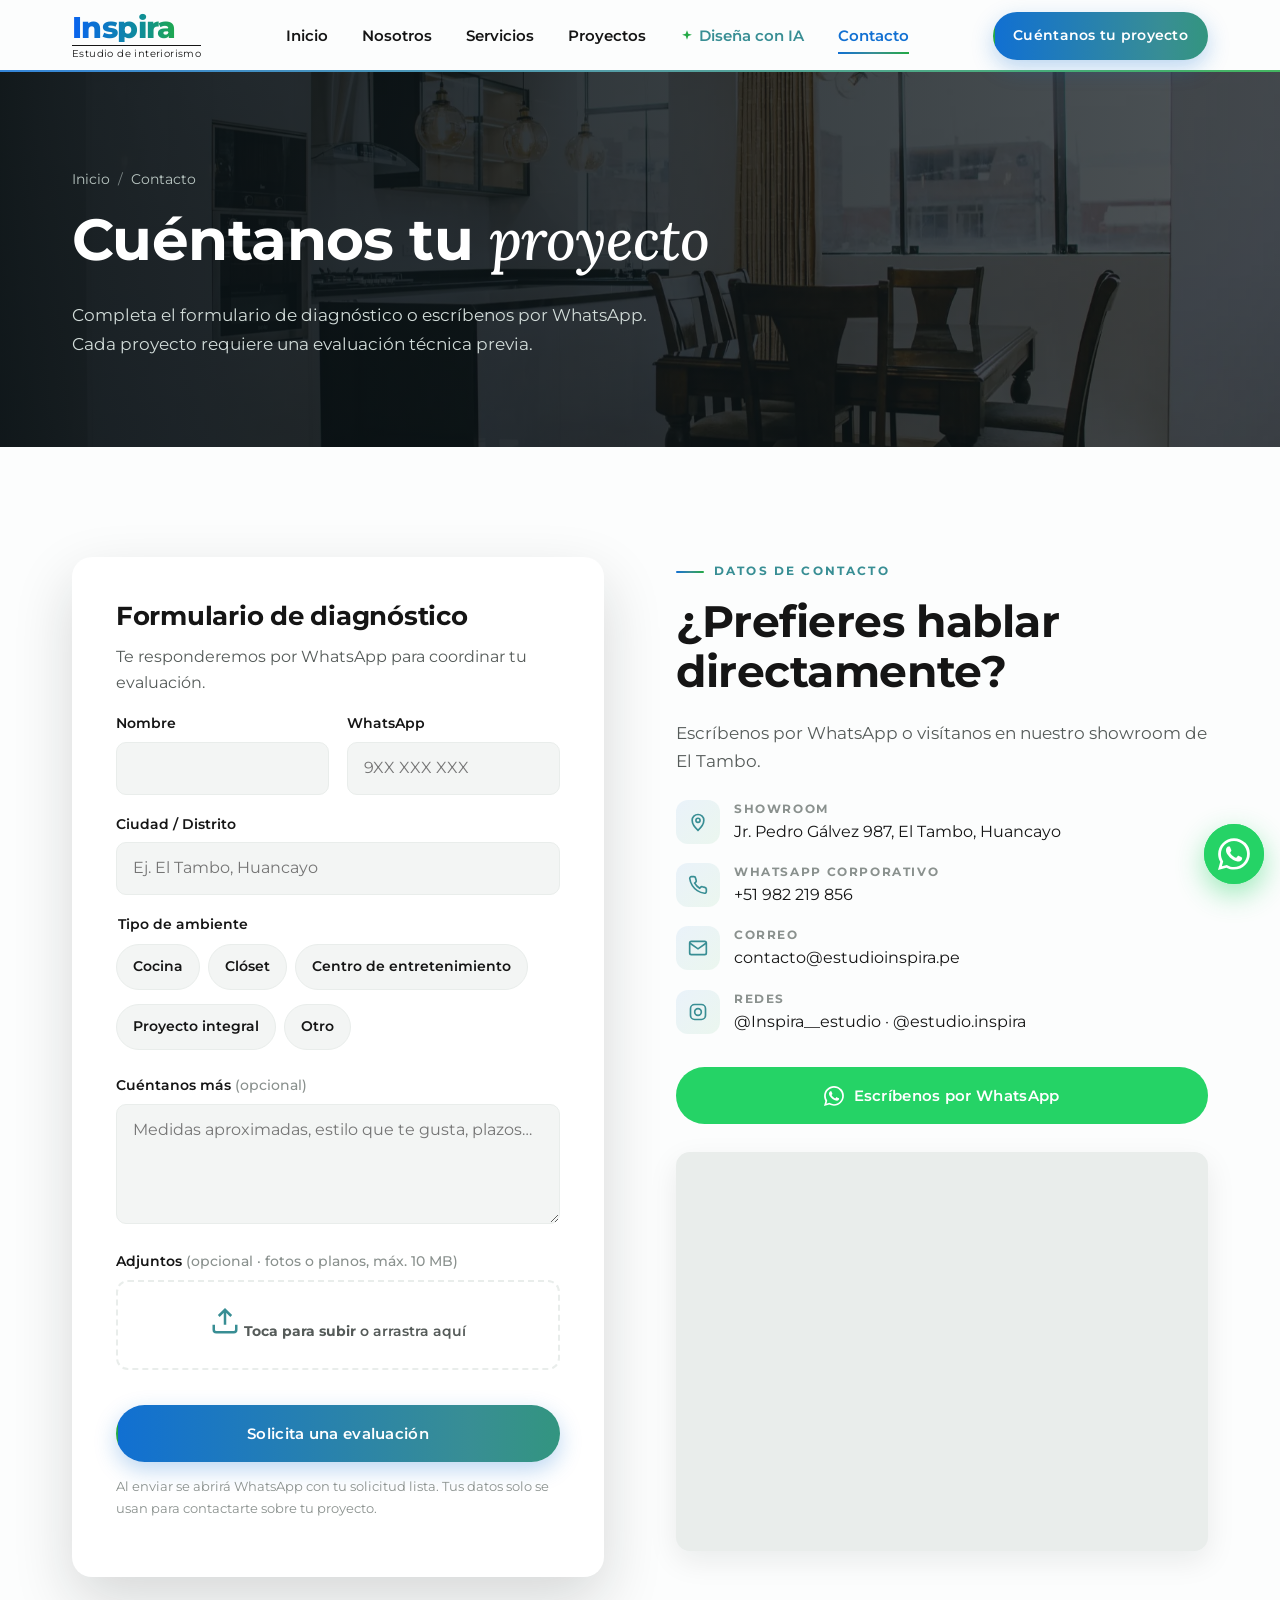
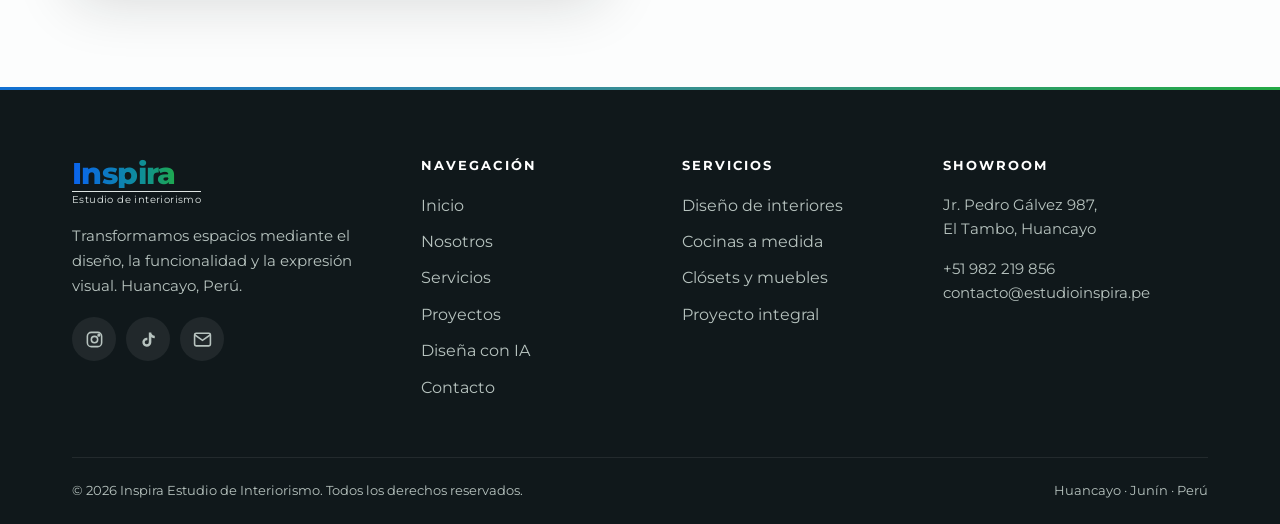
==== commit f72100e6: "Agrega enlace 'Diseña con IA' al menú, menú móvil y footer Co-Authored-By: Claude Opus 5.5 <noreply@" ====
--- a/contacto.html
+++ b/contacto.html
@@ -62,6 +62,7 @@
           <li><a class="nav__link" href="nosotros.html">Nosotros</a></li>
           <li><a class="nav__link" href="servicios.html">Servicios</a></li>
           <li><a class="nav__link" href="proyectos.html">Proyectos</a></li>
+          <li><a class="nav__link nav__link--ia" href="disena-con-ia.html"><svg class="nav__spark" viewBox="0 0 24 24" fill="currentColor" aria-hidden="true"><path d="M12 2l2.2 6.3L20.5 10l-6.3 2.2L12 18.5l-2.2-6.3L3.5 10l6.3-1.7z"/></svg>Diseña con IA</a></li>
           <li><a class="nav__link" href="contacto.html" aria-current="page">Contacto</a></li>
         </ul>
       </nav>
@@ -74,6 +75,7 @@
     <a class="m-link" href="nosotros.html">Nosotros <span aria-hidden="true">→</span></a>
     <a class="m-link" href="servicios.html">Servicios <span aria-hidden="true">→</span></a>
     <a class="m-link" href="proyectos.html">Proyectos <span aria-hidden="true">→</span></a>
+    <a class="m-link m-link--ia" href="disena-con-ia.html"><span><svg class="nav__spark" viewBox="0 0 24 24" fill="currentColor" aria-hidden="true"><path d="M12 2l2.2 6.3L20.5 10l-6.3 2.2L12 18.5l-2.2-6.3L3.5 10l6.3-1.7z"/></svg>Diseña con IA</span> <span aria-hidden="true">→</span></a>
     <a class="m-link" href="contacto.html" aria-current="page">Contacto <span aria-hidden="true">→</span></a>
     <a class="btn btn--primary btn--block" href="contacto.html">Cuéntanos tu proyecto</a>
     <div class="mobile-nav__info">Jr. Pedro Gálvez 987, El Tambo, Huancayo<br>+51 982 219 856</div>
@@ -187,6 +189,7 @@
             <li><a href="nosotros.html">Nosotros</a></li>
             <li><a href="servicios.html">Servicios</a></li>
             <li><a href="proyectos.html">Proyectos</a></li>
+            <li><a href="disena-con-ia.html">Diseña con IA</a></li>
             <li><a href="contacto.html">Contacto</a></li>
           </ul>
         </div>
--- a/assets/css/styles.css
+++ b/assets/css/styles.css
@@ -44,6 +44,7 @@
   overflow-x: hidden;
 }
 img { max-width: 100%; display: block; height: auto; }
+[hidden] { display: none !important; }
 a { color: inherit; text-decoration: none; }
 button, input, select, textarea { font: inherit; color: inherit; }
 h1, h2, h3, h4 { margin: 0 0 .5em; line-height: 1.15; font-weight: 700; letter-spacing: -.01em; }
@@ -433,3 +434,54 @@
   *, *::before, *::after { animation: none !important; transition: none !important; scroll-behavior: auto !important; }
   .reveal { opacity: 1; transform: none; }
 }
+
+/* =========================================================
+   Demo: Diseña tu espacio con IA
+   ========================================================= */
+.ia-grid { display: grid; gap: 28px; align-items: start; }
+@media (min-width: 992px) { .ia-grid { grid-template-columns: 420px 1fr; gap: 40px; } }
+.ia-panel { background: #fff; border-radius: 20px; padding: 24px 20px; box-shadow: var(--shadow-lg); }
+@media (min-width: 768px) { .ia-panel { padding: 32px; } }
+.ia-step { font-size: .72rem; font-weight: 700; letter-spacing: .16em; text-transform: uppercase; color: var(--teal); margin: 0 0 10px; }
+.ia-block + .ia-block { margin-top: 26px; }
+.ia-upload { position: relative; display: block; border: 2px dashed var(--gray-100); border-radius: 14px; overflow: hidden; cursor: pointer; transition: border-color .2s, background .2s; background: var(--gray-50); }
+.ia-upload:hover, .ia-upload.is-drag { border-color: var(--teal); background: rgba(56,142,148,.05); }
+.ia-upload input { position: absolute; opacity: 0; width: 1px; height: 1px; }
+.ia-upload__empty { display: flex; flex-direction: column; align-items: center; gap: 8px; padding: 36px 16px; text-align: center; color: var(--gray-600); font-size: .9rem; }
+.ia-upload__empty svg { width: 40px; height: 40px; color: var(--teal); }
+.ia-upload img { width: 100%; max-height: 260px; object-fit: cover; }
+.ia-upload__change { position: absolute; right: 10px; bottom: 10px; background: rgba(10,18,22,.75); color: #fff; font-size: .8rem; font-weight: 600; padding: 6px 12px; border-radius: 999px; }
+.style-grid { display: grid; grid-template-columns: repeat(2, 1fr); gap: 8px; }
+.style-opt input { position: absolute; opacity: 0; pointer-events: none; }
+.style-opt span { display: block; height: 100%; padding: 12px; border-radius: 12px; border: 1.5px solid var(--gray-100); background: var(--gray-50); cursor: pointer; transition: .2s; font-weight: 700; font-size: .9rem; line-height: 1.3; }
+.style-opt small { display: block; font-weight: 500; font-size: .75rem; color: var(--gray-600); margin-top: 2px; }
+.style-opt input:checked + span { border-color: transparent; background: linear-gradient(#fff, #fff) padding-box, var(--grad) border-box; box-shadow: 0 6px 18px rgba(17,112,210,.12); }
+.style-opt input:focus-visible + span { outline: 3px solid var(--teal); outline-offset: 2px; }
+.ia-msg { margin-top: 14px; font-size: .88rem; padding: 12px 14px; border-radius: 10px; display: none; }
+.ia-msg.is-error { display: block; background: #fdecec; color: #a32020; }
+.ia-stage { position: relative; min-height: 360px; border-radius: 20px; background: var(--gray-50); border: 1px solid var(--gray-100); display: grid; place-items: center; overflow: hidden; }
+.ia-placeholder { text-align: center; padding: 40px 24px; color: var(--gray-600); max-width: 420px; }
+.ia-placeholder .icon-box { margin: 0 auto 16px; width: 64px; height: 64px; }
+.ia-loading { text-align: center; padding: 40px 24px; }
+.ia-spinner { width: 56px; height: 56px; margin: 0 auto 18px; border-radius: 50%; border: 4px solid var(--gray-100); border-top-color: var(--blue); border-right-color: var(--green); animation: spin 1s linear infinite; }
+@keyframes spin { to { transform: rotate(360deg); } }
+.ia-loading p { margin: 0; font-weight: 600; }
+.ia-loading small { color: var(--gray-600); }
+.ia-result { width: 100%; }
+.ia-result .ba { border-radius: 20px; box-shadow: none; aspect-ratio: auto; }
+.ia-result .ba img:first-child { position: relative; height: auto; }
+.ia-actions { display: flex; flex-wrap: wrap; gap: 10px; margin-top: 18px; }
+.ia-disclaimer { font-size: .8rem; color: var(--gray-400); margin-top: 14px; }
+.demo-tag { display: inline-block; background: rgba(255,255,255,.15); border: 1px solid rgba(255,255,255,.35); color: #fff; font-size: .72rem; font-weight: 700; letter-spacing: .12em; text-transform: uppercase; padding: 5px 12px; border-radius: 999px; margin-bottom: 14px; }
+
+/* Enlace "Diseña con IA" en el menú */
+.nav__spark { width: 14px; height: 14px; display: inline-block; vertical-align: -2px; margin-right: 5px; color: var(--green); }
+.nav__link--ia { color: var(--teal); }
+.m-link--ia { color: var(--teal); }
+.m-link--ia .nav__spark { width: 18px; height: 18px; vertical-align: -1px; margin-right: 8px; }
+@media (min-width: 992px) and (max-width: 1199px) {
+  .header__inner { gap: 12px; }
+  .nav__link { padding: 10px 9px; font-size: .86rem; }
+  .nav__link::after { left: 9px; right: 9px; }
+  .header__cta { padding: 10px 14px; font-size: .82rem; }
+}
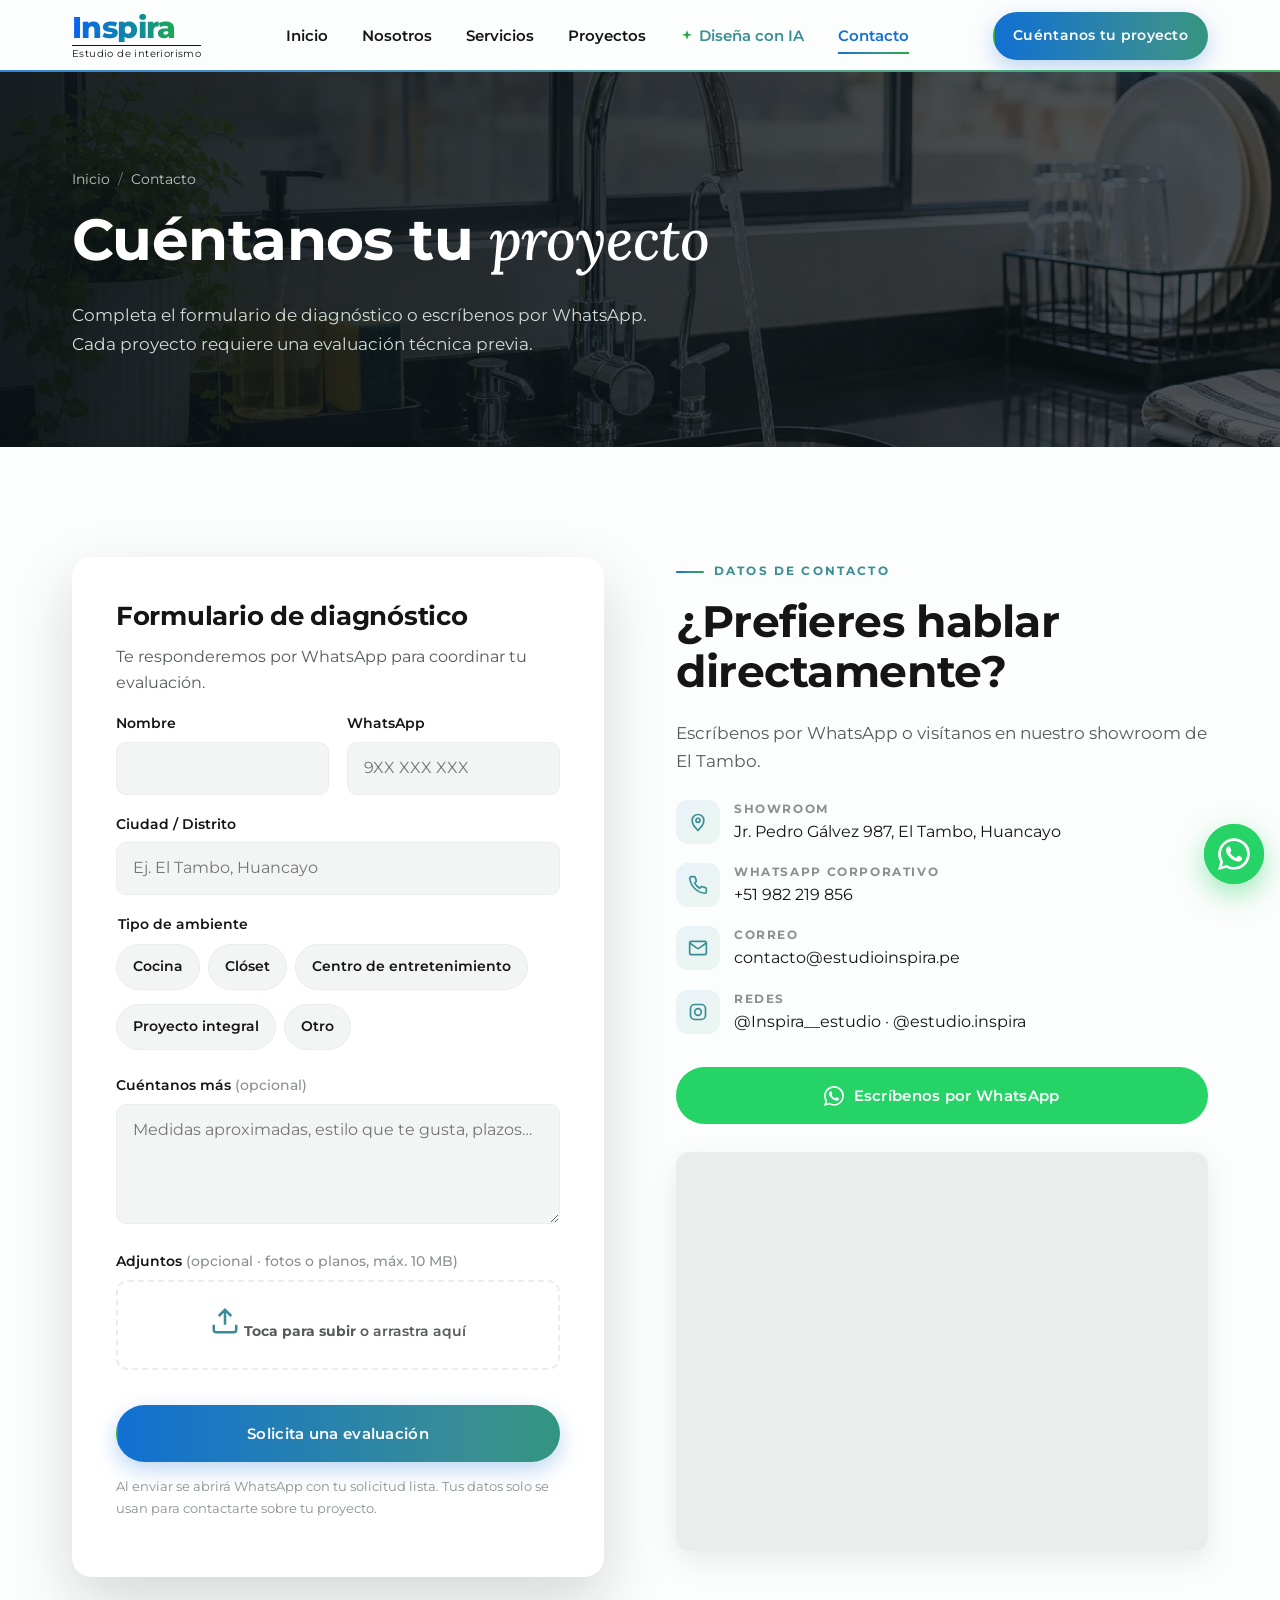
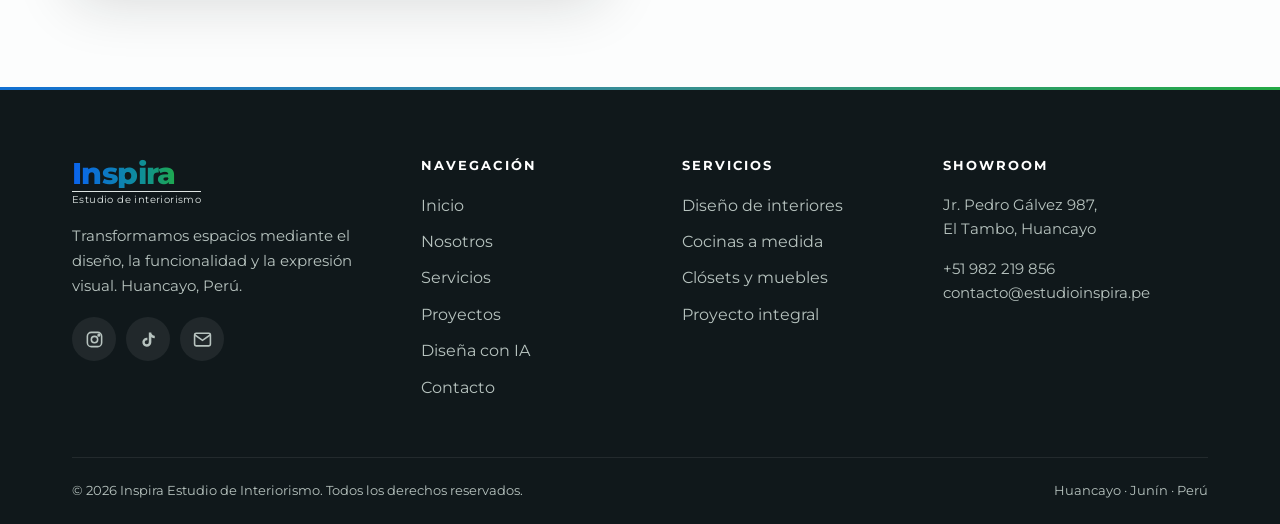
==== commit d8d3367e: "Aplica INFORME DE IA: cocina primero, formulario corto, esquema y protección - Fotos editadas (FOTOS" ====
--- a/contacto.html
+++ b/contacto.html
@@ -12,7 +12,7 @@
   <meta property="og:site_name" content="Inspira Estudio de Interiorismo">
   <meta property="og:title" content="Contacto | Solicita una evaluación · Inspira Huancayo">
   <meta property="og:description" content="Cuéntanos tu proyecto: formulario de diagnóstico, WhatsApp +51 982 219 856 y showroom en Jr. Pedro Gálvez 987, El Tambo, Huancayo.">
-  <meta property="og:image" content="https://estudioinspira.pe/assets/img/cocina-3.webp">
+  <meta property="og:image" content="https://estudioinspira.pe/assets/img/coc-01.webp">
   <link rel="icon" href="assets/img/favicon.svg" type="image/svg+xml">
 
   <link rel="preconnect" href="https://fonts.googleapis.com">
@@ -32,7 +32,7 @@
     "name": "Inspira Estudio de Interiorismo",
     "description": "Estudio de interiorismo en Huancayo: diseño de interiores, cocinas y mobiliario a medida, proyectos integrales llave en mano.",
     "url": "https://estudioinspira.pe/",
-    "image": "https://estudioinspira.pe/assets/img/cocina-3.webp",
+    "image": "https://estudioinspira.pe/assets/img/coc-01.webp",
     "telephone": "+51982219856",
     "email": "contacto@estudioinspira.pe",
     "address": {
@@ -83,7 +83,7 @@
 
   <main id="main">
     <section class="page-hero">
-      <img src="assets/img/cocina-2-sm.webp" srcset="assets/img/cocina-2-sm.webp 800w, assets/img/cocina-2.webp 1800w" sizes="100vw" alt="" fetchpriority="high">
+      <img src="assets/img/coc-07-sm.webp" srcset="assets/img/coc-07-sm.webp 800w, assets/img/coc-07.webp 1800w" sizes="100vw" alt="" fetchpriority="high">
       <div class="container">
         <nav class="breadcrumb" aria-label="Ruta"><a href="index.html">Inicio</a><span aria-hidden="true">/</span><span aria-current="page">Contacto</span></nav>
         <h1>Cuéntanos tu <span class="accent">proyecto</span></h1>
--- a/assets/css/styles.css
+++ b/assets/css/styles.css
@@ -472,6 +472,9 @@
 .ia-result .ba img:first-child { position: relative; height: auto; }
 .ia-actions { display: flex; flex-wrap: wrap; gap: 10px; margin-top: 18px; }
 .ia-disclaimer { font-size: .8rem; color: var(--gray-400); margin-top: 14px; }
+.ia-cocina-only[hidden] { display: none; }
+.ia-cocina-only { animation: fadeSlideIn .3s ease; }
+@keyframes fadeSlideIn { from { opacity: 0; transform: translateY(-8px); } to { opacity: 1; transform: translateY(0); } }
 .demo-tag { display: inline-block; background: rgba(255,255,255,.15); border: 1px solid rgba(255,255,255,.35); color: #fff; font-size: .72rem; font-weight: 700; letter-spacing: .12em; text-transform: uppercase; padding: 5px 12px; border-radius: 999px; margin-bottom: 14px; }
 
 /* Enlace "Diseña con IA" en el menú */
@@ -485,3 +488,31 @@
   .nav__link::after { left: 9px; right: 9px; }
   .header__cta { padding: 10px 14px; font-size: .82rem; }
 }
+.ia-hint { font-size: .82rem; color: var(--gray-600); margin: -4px 0 10px; }
+.layout-grid { display: grid; grid-template-columns: repeat(2, 1fr); gap: 8px; }
+@media (min-width: 420px) { .layout-grid { grid-template-columns: repeat(3, 1fr); } }
+@media (min-width: 992px) { .layout-grid { grid-template-columns: repeat(2, 1fr); } }
+.layout-opt input { position: absolute; opacity: 0; pointer-events: none; }
+.layout-opt span { display: flex; flex-direction: column; gap: 6px; height: 100%; padding: 8px 8px 10px; border-radius: 12px; border: 1.5px solid var(--gray-100); background: #fff; cursor: pointer; font-weight: 700; font-size: .82rem; text-align: center; transition: .2s; }
+.layout-opt img { width: 100%; aspect-ratio: 4/3; object-fit: contain; border-radius: 6px; background: #fff; }
+.layout-opt input:checked + span { border-color: transparent; background: linear-gradient(#fff, #fff) padding-box, var(--grad) border-box; box-shadow: 0 6px 18px rgba(17,112,210,.12); }
+.layout-opt input:focus-visible + span { outline: 3px solid var(--teal); outline-offset: 2px; }
+
+/* Demo IA: esquema de la función, "Más opciones" y protección de imagen (informe IA) */
+.ia-flow { list-style: none; margin: 0 0 32px; padding: 0; display: grid; gap: 12px; counter-reset: none; }
+@media (min-width: 768px) { .ia-flow { grid-template-columns: repeat(3, 1fr); gap: 16px; } }
+.ia-flow li { display: flex; gap: 14px; align-items: flex-start; background: #fff; border: 1px solid var(--gray-100); border-radius: var(--radius); padding: 18px; position: relative; }
+.ia-flow__n { flex: none; width: 38px; height: 38px; border-radius: 50%; background: var(--grad); color: #fff; font-weight: 800; display: grid; place-items: center; }
+.ia-flow strong { display: block; font-size: 1rem; }
+.ia-flow p { margin: 2px 0 0; font-size: .86rem; color: var(--gray-600); line-height: 1.5; }
+@media (min-width: 768px) { .ia-flow li:not(:last-child)::after { content: "→"; position: absolute; right: -14px; top: 50%; transform: translateY(-50%); color: var(--teal); font-weight: 800; z-index: 1; } }
+.ia-more { margin-top: 26px; border: 1.5px solid var(--gray-100); border-radius: 14px; padding: 0 16px; }
+.ia-more[open] { padding-bottom: 16px; }
+.ia-more summary { cursor: pointer; list-style: none; padding: 14px 0; font-weight: 700; font-size: .92rem; display: flex; justify-content: space-between; align-items: center; }
+.ia-more summary::-webkit-details-marker { display: none; }
+.ia-more summary::after { content: "+"; font-size: 1.3rem; color: var(--teal); line-height: 1; }
+.ia-more[open] summary::after { content: "–"; }
+.ia-more summary small { color: var(--gray-400); font-weight: 500; margin-left: 4px; margin-right: auto; }
+.ia-more .ia-block + .ia-block { margin-top: 20px; }
+.ia-subtitle { font-size: .72rem; font-weight: 700; letter-spacing: .16em; text-transform: uppercase; color: var(--teal); margin: 0 0 10px; }
+.ia-protect img { -webkit-user-select: none; user-select: none; -webkit-touch-callout: none; -webkit-user-drag: none; }
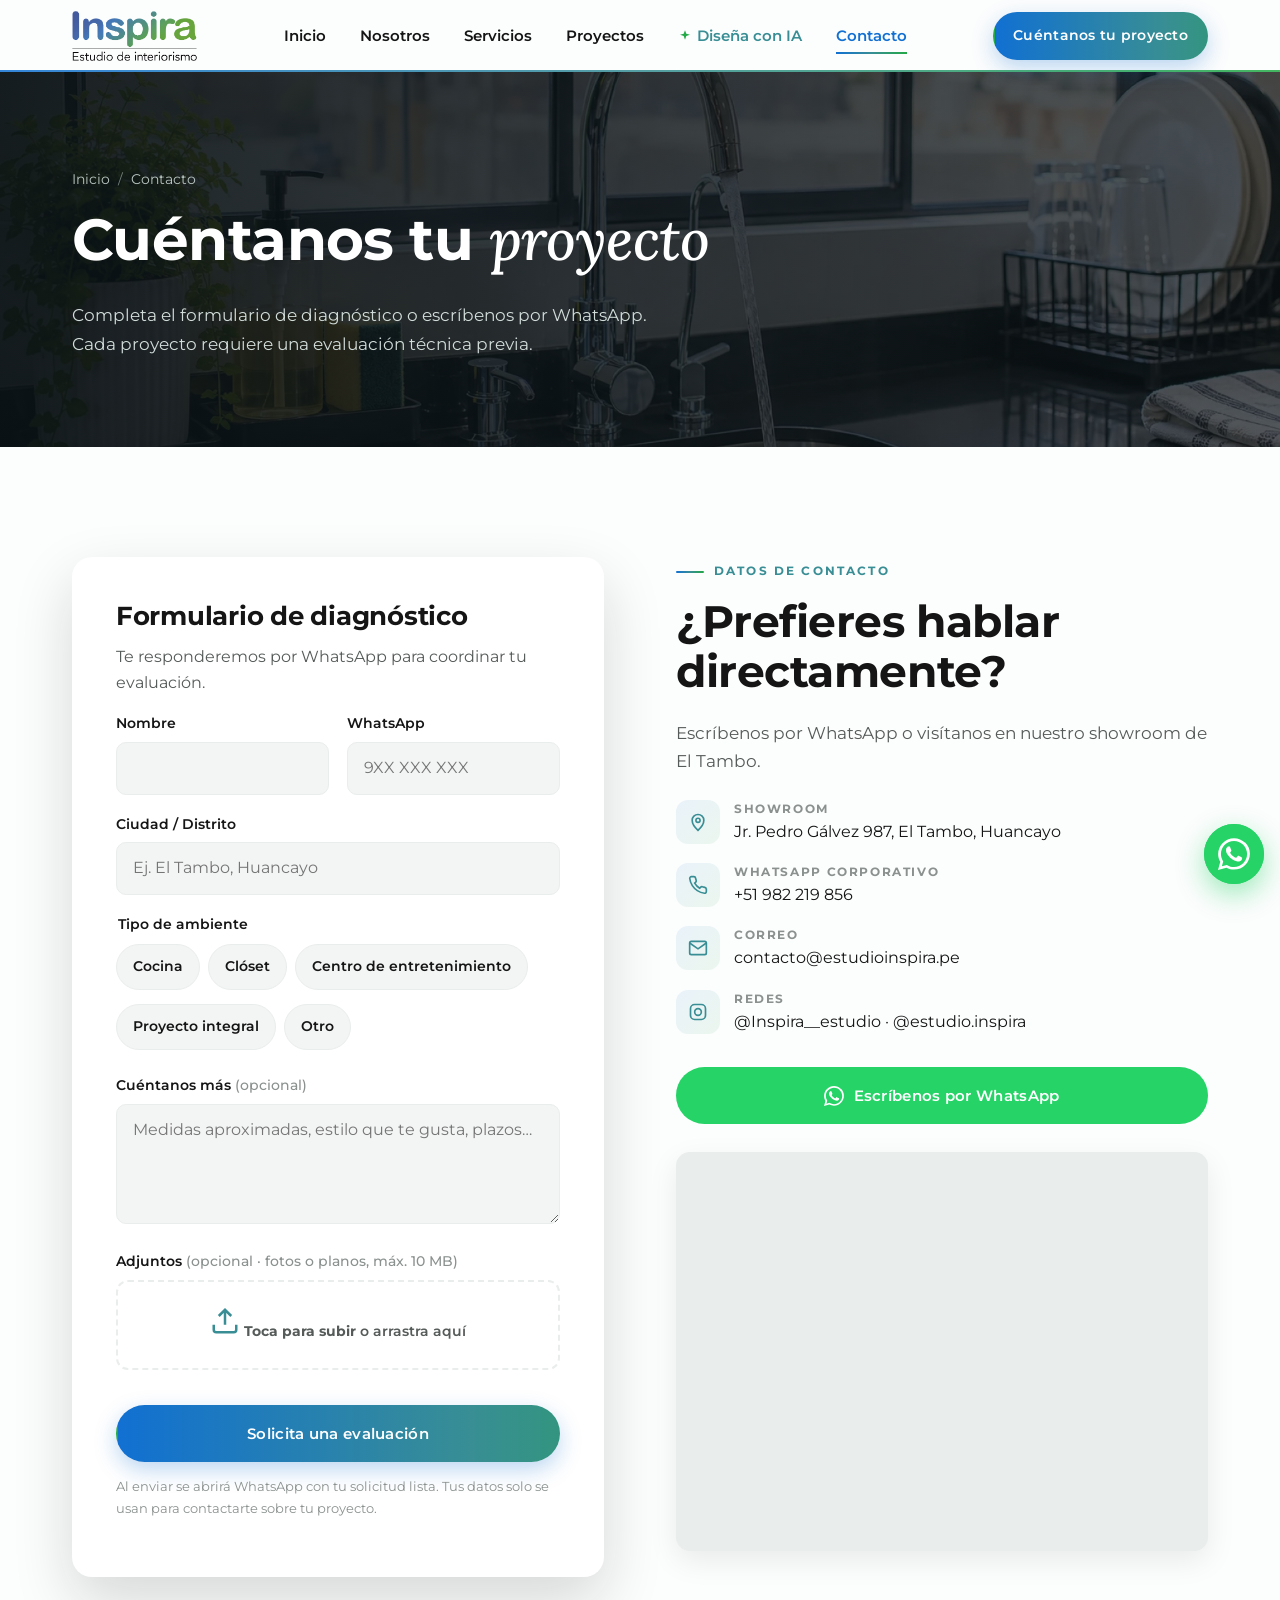
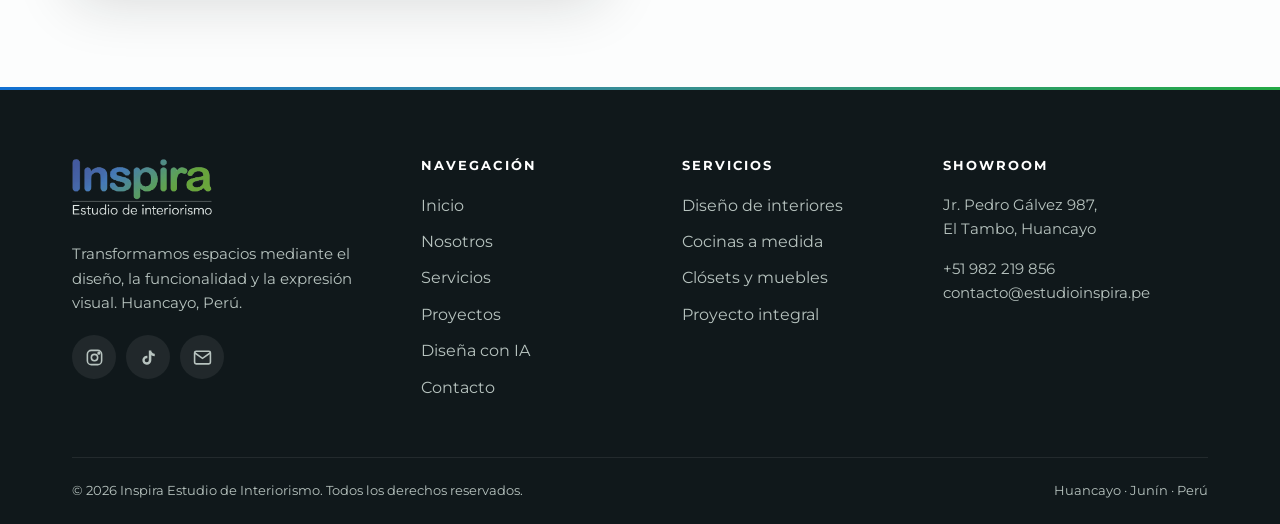
==== commit 65089ef8: "Coloca el logo de Inspira en encabezado y pie de todas las páginas Co-Authored-By: Claude Fable 5.2 " ====
--- a/contacto.html
+++ b/contacto.html
@@ -54,7 +54,7 @@
   <header class="header">
     <div class="container header__inner">
       <a class="logo" href="index.html" aria-label="Inspira Estudio de Interiorismo — Inicio">
-        <span class="logo__name">Inspira</span><span class="logo__tag">Estudio de interiorismo</span>
+        <img class="logo__img" src="assets/img/logo.webp" alt="Inspira — Estudio de interiorismo" width="474" height="189">
       </a>
       <nav class="nav" aria-label="Principal">
         <ul class="nav__list">
@@ -174,7 +174,7 @@
     <div class="container">
       <div class="footer__grid">
         <div>
-          <a class="logo logo--light" href="index.html" aria-label="Inspira — Inicio"><span class="logo__name">Inspira</span><span class="logo__tag">Estudio de interiorismo</span></a>
+          <a class="logo logo--light" href="index.html" aria-label="Inspira — Inicio"><img class="logo__img" src="assets/img/logo-light.webp" alt="Inspira — Estudio de interiorismo" width="474" height="189"></a>
           <p style="margin-top:1.2rem">Transformamos espacios mediante el diseño, la funcionalidad y la expresión visual. Huancayo, Perú.</p>
           <div class="socials">
             <a href="https://www.instagram.com/Inspira__estudio" target="_blank" rel="noopener" aria-label="Instagram"><svg viewBox="0 0 24 24" fill="none" stroke="currentColor" stroke-width="2"><rect x="3" y="3" width="18" height="18" rx="5"/><circle cx="12" cy="12" r="4"/><circle cx="17.5" cy="6.5" r="1" fill="currentColor"/></svg></a>
--- a/assets/css/styles.css
+++ b/assets/css/styles.css
@@ -108,14 +108,10 @@
 .link-arrow:hover::after { transform: translateX(4px); }
 
 /* ---------- Logo ---------- */
-.logo { display: inline-flex; flex-direction: column; line-height: 1; }
-.logo__name {
-  font-weight: 800; font-size: 1.85rem; letter-spacing: -.02em;
-  background: linear-gradient(90deg, #0a63f0, #0f8f95 55%, #2bbd16);
-  -webkit-background-clip: text; background-clip: text; color: transparent;
-}
-.logo__tag { font-size: .62rem; letter-spacing: .04em; color: var(--ink); border-top: 1px solid var(--ink); padding-top: 3px; margin-top: 3px; }
-.logo--light .logo__tag { color: #dfe6e4; border-color: #dfe6e4; }
+.logo { display: inline-flex; align-items: center; line-height: 1; }
+.logo__img { height: 44px; width: auto; display: block; }
+.footer .logo__img { height: 56px; }
+@media (min-width: 992px) { .logo__img { height: 50px; } }
 
 /* ---------- Header / Navbar (sticky) ---------- */
 .header {
@@ -408,6 +404,9 @@
 .socials svg { width: 19px; height: 19px; }
 .footer__bottom { margin-top: 56px; padding: 22px 0 96px; border-top: 1px solid rgba(255,255,255,.08); display: flex; flex-wrap: wrap; gap: 8px 24px; justify-content: space-between; font-size: .82rem; }
 @media (min-width: 768px) { .footer__bottom { padding-bottom: 22px; } }
+.visitas { display: inline-flex; align-items: center; gap: 6px; font-variant-numeric: tabular-nums; }
+.visitas svg { width: 15px; height: 15px; opacity: .7; }
+.visitas strong { color: #fff; font-weight: 600; }
 
 /* ---------- WhatsApp flotante ---------- */
 .wa-float {
@@ -438,12 +437,32 @@
 /* =========================================================
    Demo: Diseña tu espacio con IA
    ========================================================= */
-.ia-grid { display: grid; gap: 28px; align-items: start; }
-@media (min-width: 992px) { .ia-grid { grid-template-columns: 420px 1fr; gap: 40px; } }
-.ia-panel { background: #fff; border-radius: 20px; padding: 24px 20px; box-shadow: var(--shadow-lg); }
-@media (min-width: 768px) { .ia-panel { padding: 32px; } }
+/* Pasos en una columna, cada uno como acordeón; la generación del diseño debajo */
+.ia-grid { display: grid; gap: 28px; }
+.ia-panel { width: 100%; max-width: 860px; margin: 0 auto; background: #fff; border-radius: 20px; padding: 16px; box-shadow: var(--shadow-lg); display: grid; gap: 10px; }
+@media (min-width: 768px) { .ia-panel { padding: 24px; } }
+.ia-panel > #ia-generate { justify-self: center; width: 100%; max-width: 420px; margin-top: 10px; }
+.ia-panel > .ia-msg, .ia-panel > .ia-disclaimer { text-align: center; margin: 0; }
+
+/* Acordeón de pasos (se arma en ia-demo.js a partir de cada .ia-block) */
+.ia-acc { border: 1.5px solid var(--gray-100); border-radius: 14px; background: #fff; transition: border-color .25s, box-shadow .25s; scroll-margin-top: calc(var(--header-h) + 16px); }
+.ia-acc.is-open { border-color: transparent; background: linear-gradient(#fff, #fff) padding-box, var(--grad) border-box; box-shadow: 0 10px 28px rgba(17,112,210,.10); }
+.ia-acc__head { width: 100%; display: flex; align-items: center; gap: 12px; padding: 14px 16px; background: none; border: 0; cursor: pointer; text-align: left; border-radius: 14px; }
+.ia-acc__head .ia-step { margin: 0; flex: none; }
+.ia-acc__value { flex: 1; min-width: 0; text-align: right; font-size: .85rem; font-weight: 600; color: var(--ink); white-space: nowrap; overflow: hidden; text-overflow: ellipsis; }
+.ia-acc__check { flex: none; width: 22px; height: 22px; border-radius: 50%; display: grid; place-items: center; background: var(--gray-100); color: transparent; font-size: .72rem; font-weight: 800; transition: .25s; }
+.ia-acc.is-done .ia-acc__check { background: var(--green); color: #fff; }
+.ia-acc__chev { flex: none; width: 18px; height: 18px; color: var(--gray-400); transition: transform .3s var(--ease); }
+.ia-acc.is-open .ia-acc__chev { transform: rotate(180deg); color: var(--teal); }
+.ia-acc.is-open .ia-acc__value { visibility: hidden; }
+.ia-acc__body { display: grid; grid-template-rows: 0fr; transition: grid-template-rows .35s var(--ease); }
+.ia-acc.is-open .ia-acc__body { grid-template-rows: 1fr; }
+.ia-acc__inner { overflow: hidden; min-height: 0; }
+.ia-acc__inner > :first-child { margin-top: 0; }
+.ia-acc__pad { padding: 2px 16px 18px; }
 .ia-step { font-size: .72rem; font-weight: 700; letter-spacing: .16em; text-transform: uppercase; color: var(--teal); margin: 0 0 10px; }
-.ia-block + .ia-block { margin-top: 26px; }
+.ia-more .ia-block + .ia-block { margin-top: 20px; }
+.ia-stage { scroll-margin-top: calc(var(--header-h) + 16px); }
 .ia-upload { position: relative; display: block; border: 2px dashed var(--gray-100); border-radius: 14px; overflow: hidden; cursor: pointer; transition: border-color .2s, background .2s; background: var(--gray-50); }
 .ia-upload:hover, .ia-upload.is-drag { border-color: var(--teal); background: rgba(56,142,148,.05); }
 .ia-upload input { position: absolute; opacity: 0; width: 1px; height: 1px; }
@@ -452,6 +471,7 @@
 .ia-upload img { width: 100%; max-height: 260px; object-fit: cover; }
 .ia-upload__change { position: absolute; right: 10px; bottom: 10px; background: rgba(10,18,22,.75); color: #fff; font-size: .8rem; font-weight: 600; padding: 6px 12px; border-radius: 999px; }
 .style-grid { display: grid; grid-template-columns: repeat(2, 1fr); gap: 8px; }
+@media (min-width: 768px) { .ia-panel .style-grid { grid-template-columns: repeat(3, 1fr); } }
 .style-opt input { position: absolute; opacity: 0; pointer-events: none; }
 .style-opt span { display: block; height: 100%; padding: 12px; border-radius: 12px; border: 1.5px solid var(--gray-100); background: var(--gray-50); cursor: pointer; transition: .2s; font-weight: 700; font-size: .9rem; line-height: 1.3; }
 .style-opt small { display: block; font-weight: 500; font-size: .75rem; color: var(--gray-600); margin-top: 2px; }
@@ -472,9 +492,6 @@
 .ia-result .ba img:first-child { position: relative; height: auto; }
 .ia-actions { display: flex; flex-wrap: wrap; gap: 10px; margin-top: 18px; }
 .ia-disclaimer { font-size: .8rem; color: var(--gray-400); margin-top: 14px; }
-.ia-cocina-only[hidden] { display: none; }
-.ia-cocina-only { animation: fadeSlideIn .3s ease; }
-@keyframes fadeSlideIn { from { opacity: 0; transform: translateY(-8px); } to { opacity: 1; transform: translateY(0); } }
 .demo-tag { display: inline-block; background: rgba(255,255,255,.15); border: 1px solid rgba(255,255,255,.35); color: #fff; font-size: .72rem; font-weight: 700; letter-spacing: .12em; text-transform: uppercase; padding: 5px 12px; border-radius: 999px; margin-bottom: 14px; }
 
 /* Enlace "Diseña con IA" en el menú */
@@ -491,7 +508,7 @@
 .ia-hint { font-size: .82rem; color: var(--gray-600); margin: -4px 0 10px; }
 .layout-grid { display: grid; grid-template-columns: repeat(2, 1fr); gap: 8px; }
 @media (min-width: 420px) { .layout-grid { grid-template-columns: repeat(3, 1fr); } }
-@media (min-width: 992px) { .layout-grid { grid-template-columns: repeat(2, 1fr); } }
+@media (min-width: 768px) { .layout-grid { grid-template-columns: repeat(4, 1fr); } }
 .layout-opt input { position: absolute; opacity: 0; pointer-events: none; }
 .layout-opt span { display: flex; flex-direction: column; gap: 6px; height: 100%; padding: 8px 8px 10px; border-radius: 12px; border: 1.5px solid var(--gray-100); background: #fff; cursor: pointer; font-weight: 700; font-size: .82rem; text-align: center; transition: .2s; }
 .layout-opt img { width: 100%; aspect-ratio: 4/3; object-fit: contain; border-radius: 6px; background: #fff; }
@@ -506,13 +523,12 @@
 .ia-flow strong { display: block; font-size: 1rem; }
 .ia-flow p { margin: 2px 0 0; font-size: .86rem; color: var(--gray-600); line-height: 1.5; }
 @media (min-width: 768px) { .ia-flow li:not(:last-child)::after { content: "→"; position: absolute; right: -14px; top: 50%; transform: translateY(-50%); color: var(--teal); font-weight: 800; z-index: 1; } }
-.ia-more { margin-top: 26px; border: 1.5px solid var(--gray-100); border-radius: 14px; padding: 0 16px; }
+.ia-more { margin-top: 0; border: 1.5px solid var(--gray-100); border-radius: 14px; padding: 0 16px; }
 .ia-more[open] { padding-bottom: 16px; }
 .ia-more summary { cursor: pointer; list-style: none; padding: 14px 0; font-weight: 700; font-size: .92rem; display: flex; justify-content: space-between; align-items: center; }
 .ia-more summary::-webkit-details-marker { display: none; }
-.ia-more summary::after { content: "+"; font-size: 1.3rem; color: var(--teal); line-height: 1; }
-.ia-more[open] summary::after { content: "–"; }
+.ia-more summary::after { content: ""; width: 8px; height: 8px; margin-right: 5px; border-right: 2.5px solid var(--gray-400); border-bottom: 2.5px solid var(--gray-400); transform: translateY(-3px) rotate(45deg); transition: transform .3s var(--ease); }
+.ia-more[open] summary::after { transform: translateY(2px) rotate(-135deg); border-color: var(--teal); }
 .ia-more summary small { color: var(--gray-400); font-weight: 500; margin-left: 4px; margin-right: auto; }
-.ia-more .ia-block + .ia-block { margin-top: 20px; }
 .ia-subtitle { font-size: .72rem; font-weight: 700; letter-spacing: .16em; text-transform: uppercase; color: var(--teal); margin: 0 0 10px; }
 .ia-protect img { -webkit-user-select: none; user-select: none; -webkit-touch-callout: none; -webkit-user-drag: none; }
